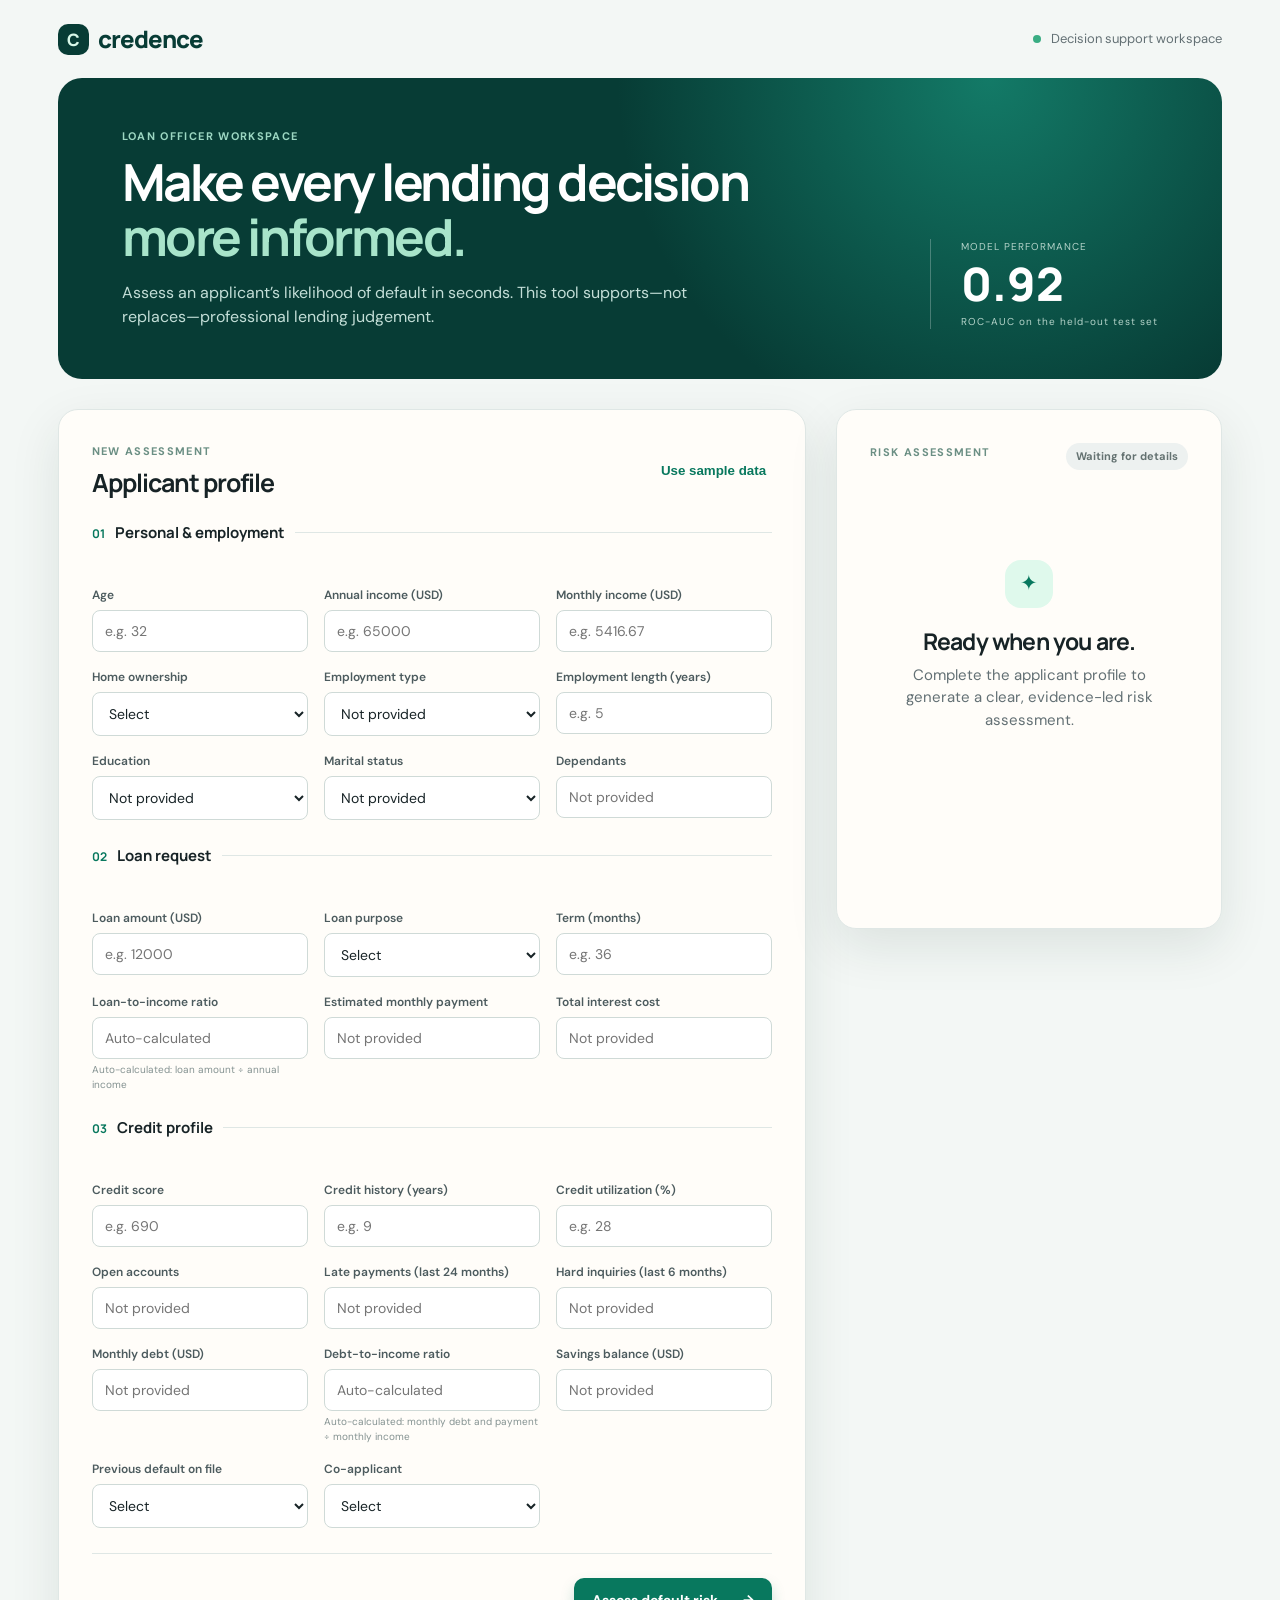
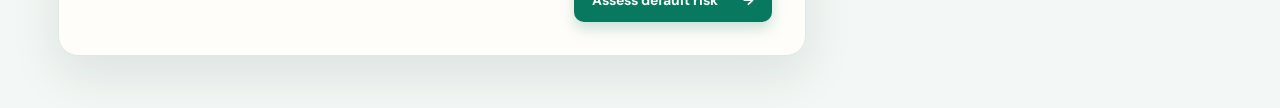
==== frontend/index.html @ 40254c7e "Initial credit risk prediction project" ====
<!doctype html>
<html lang="en">
<head>
  <meta charset="utf-8">
  <meta name="viewport" content="width=device-width, initial-scale=1">
  <meta name="description" content="Decision-support interface for credit-risk assessment.">
  <title>Credence | Loan Risk Assessment</title>
  <link rel="preconnect" href="https://fonts.googleapis.com">
  <link rel="preconnect" href="https://fonts.gstatic.com" crossorigin>
  <link href="https://fonts.googleapis.com/css2?family=DM+Sans:wght@400;500;600;700&family=Manrope:wght@600;700;800&display=swap" rel="stylesheet">
  <link rel="stylesheet" href="styles.css">
</head>
<body>
  <main class="page-shell">
    <header class="topbar">
      <a class="brand" href="#" aria-label="Credence home"><span class="brand-mark">C</span><span>credence</span></a>
      <div class="secure-status"><span class="status-dot"></span> Decision support workspace</div>
    </header>

    <section class="hero">
      <div>
        <p class="eyebrow">LOAN OFFICER WORKSPACE</p>
        <h1>Make every lending decision <em>more informed.</em></h1>
        <p class="hero-copy">Assess an applicant’s likelihood of default in seconds. This tool supports—not replaces—professional lending judgement.</p>
      </div>
      <div class="hero-stat"><span>MODEL PERFORMANCE</span><strong>0.92</strong><small>ROC-AUC on the held-out test set</small></div>
    </section>

    <section class="workspace" aria-label="Loan risk assessment">
      <form id="assessment-form" novalidate>
        <div class="form-heading"><div><p class="eyebrow">NEW ASSESSMENT</p><h2>Applicant profile</h2></div><button class="text-button" id="sample-button" type="button">Use sample data</button></div>

        <fieldset>
          <legend><span>01</span> Personal & employment</legend>
          <div class="fields three-col">
            <label>Age<input name="person_age" type="number" min="18" max="100" placeholder="e.g. 32" required></label>
            <label>Annual income (USD)<input name="person_income" type="number" min="1" step="0.01" placeholder="e.g. 65000" required></label>
            <label>Monthly income (USD)<input name="monthly_income" type="number" min="1" step="0.01" placeholder="e.g. 5416.67" required></label>
            <label>Home ownership<select name="person_home_ownership" required><option value="">Select</option><option>MORTGAGE</option><option>OWN</option><option>RENT</option><option>OTHER</option></select></label>
            <label>Employment type<select name="employment_type"><option value="">Not provided</option><option>Full-time</option><option>Part-time</option><option>Contract</option><option>Self-employed</option><option>Retired</option><option>Unemployed</option></select></label>
            <label>Employment length (years)<input name="person_emp_length" type="number" min="0" max="60" step="0.1" placeholder="e.g. 5"></label>
            <label>Education<select name="education_level"><option value="">Not provided</option><option>Bachelor</option><option>Diploma</option><option>High School</option><option>Master</option><option>Doctorate</option></select></label>
            <label>Marital status<select name="marital_status"><option value="">Not provided</option><option>Single</option><option>Married</option><option>Divorced</option><option>Widowed</option></select></label>
            <label>Dependants<input name="num_dependents" type="number" min="0" step="1" placeholder="Not provided"></label>
          </div>
        </fieldset>

        <fieldset>
          <legend><span>02</span> Loan request</legend>
          <div class="fields three-col">
            <label>Loan amount (USD)<input name="loan_amnt" type="number" min="1" step="0.01" placeholder="e.g. 12000" required></label>
            <label>Loan purpose<select name="loan_intent" required><option value="">Select</option><option>DEBTCONSOLIDATION</option><option>EDUCATION</option><option>HOMEIMPROVEMENT</option><option>MEDICAL</option><option>PERSONAL</option><option>VENTURE</option></select></label>
            <label>Term (months)<input name="loan_term_months" type="number" min="1" max="600" placeholder="e.g. 36" required></label>
            <label>Loan-to-income ratio<input name="loan_percent_income" type="number" min="0" max="1" step="0.0001" placeholder="Auto-calculated" required readonly><small>Auto-calculated: loan amount ÷ annual income</small></label>
            <label>Estimated monthly payment<input name="est_monthly_payment" type="number" min="0" step="0.01" placeholder="Not provided"></label>
            <label>Total interest cost<input name="total_interest_cost" type="number" min="0" step="0.01" placeholder="Not provided"></label>
          </div>
        </fieldset>

        <fieldset>
          <legend><span>03</span> Credit profile</legend>
          <div class="fields three-col">
            <label>Credit score<input name="credit_score" type="number" min="0" max="1000" placeholder="e.g. 690"></label>
            <label>Credit history (years)<input name="cb_person_cred_hist_length" type="number" min="0" step="0.1" placeholder="e.g. 9" required></label>
            <label>Credit utilization (%)<input name="credit_utilization_pct" type="number" min="0" max="100" step="0.1" placeholder="e.g. 28"></label>
            <label>Open accounts<input name="num_open_accounts" type="number" min="0" step="1" placeholder="Not provided"></label>
            <label>Late payments (last 24 months)<input name="num_late_payments_24m" type="number" min="0" step="1" placeholder="Not provided"></label>
            <label>Hard inquiries (last 6 months)<input name="num_hard_inquiries_6m" type="number" min="0" step="1" placeholder="Not provided"></label>
            <label>Monthly debt (USD)<input name="existing_monthly_debt" type="number" min="0" step="0.01" placeholder="Not provided"></label>
            <label>Debt-to-income ratio<input name="debt_to_income_ratio" type="number" min="0" max="1" step="0.0001" placeholder="Auto-calculated" readonly><small>Auto-calculated: monthly debt and payment ÷ monthly income</small></label>
            <label>Savings balance (USD)<input name="savings_balance" type="number" min="0" step="0.01" placeholder="Not provided"></label>
            <label>Previous default on file<select name="cb_person_default_on_file" required><option value="">Select</option><option value="N">No</option><option value="Y">Yes</option></select></label>
            <label>Co-applicant<select name="has_co_applicant" required><option value="">Select</option><option value="false">No</option><option value="true">Yes</option></select></label>
          </div>
        </fieldset>

        <div class="form-footer"><p id="form-error" class="form-error" role="alert"></p><button id="submit-button" class="primary-button" type="submit"><span>Assess default risk</span><span aria-hidden="true">→</span></button></div>
      </form>

      <aside class="results-panel" aria-live="polite">
        <div class="results-top"><p class="eyebrow">RISK ASSESSMENT</p><span id="result-status" class="pending-pill">Waiting for details</span></div>
        <div id="empty-result" class="empty-result"><div class="spark-icon">✦</div><h2>Ready when you are.</h2><p>Complete the applicant profile to generate a clear, evidence-led risk assessment.</p></div>
        <div id="assessment-result" class="assessment-result" hidden>
          <p class="result-label">ESTIMATED DEFAULT PROBABILITY</p>
          <div class="score-row"><strong id="probability">—</strong><span id="risk-badge">—</span></div>
          <div class="meter" aria-label="Default probability"><div id="meter-fill" class="meter-fill"></div></div>
          <div class="meter-labels"><span>Lower risk</span><span>Higher risk</span></div>
          <div class="decision-card"><span class="decision-icon">✓</span><div><p>RECOMMENDED NEXT STEP</p><strong id="recommendation"></strong></div></div>
          <div class="result-detail"><span>Model</span><b id="model-name"></b></div>
          <p id="disclaimer" class="disclaimer"></p>
          <button class="secondary-button" id="new-assessment" type="button">Start new assessment</button>
        </div>
      </aside>
    </section>
  </main>
  <script src="app.js?v=2"></script>
</body>
</html>
---- frontend/styles.css ----
:root{--ink:#172326;--muted:#637074;--line:#dfe7e5;--paper:#fffdf9;--mint:#dff9ec;--green:#08785e;--deep:#073c35;--coral:#d75f46;--amber:#c77b12;--shadow:0 18px 50px rgba(18,49,43,.10)}*{box-sizing:border-box}body{margin:0;background:#f3f7f5;color:var(--ink);font:15px/1.5 "DM Sans",sans-serif}.page-shell{max-width:1440px;margin:auto;padding:0 4.5vw 52px}.topbar{height:78px;display:flex;align-items:center;justify-content:space-between}.brand{display:flex;align-items:center;gap:9px;color:var(--deep);font:800 24px/1 Manrope;text-decoration:none;letter-spacing:-1px}.brand-mark{display:grid;place-items:center;width:31px;height:31px;border-radius:10px;background:var(--deep);color:#d8f8e9;font-size:17px}.secure-status{color:var(--muted);font-size:13px}.status-dot{display:inline-block;background:#39ad83;width:8px;height:8px;border-radius:50%;margin-right:7px}.hero{background:var(--deep);color:#fff;border-radius:24px;padding:50px 5.5%;display:flex;justify-content:space-between;gap:30px;align-items:end;background-image:radial-gradient(circle at 80% 0%,#137a67 0,transparent 38%)}.eyebrow{font-size:11px;font-weight:700;letter-spacing:1.35px;margin:0 0 9px;color:#6b8f84}.hero .eyebrow{color:#9cd7c2}.hero h1{font:700 clamp(32px,4vw,53px)/1.08 Manrope;margin:0;letter-spacing:-2.5px;max-width:690px}.hero h1 em{color:#a8e4ca;font-style:normal}.hero-copy{max-width:570px;color:#c3ded7;margin:17px 0 0;font-size:16px}.hero-stat{border-left:1px solid rgba(255,255,255,.25);padding-left:30px;min-width:175px}.hero-stat span,.hero-stat small{display:block;color:#b4d3c9;font-size:10px;letter-spacing:1px}.hero-stat strong{font:800 46px/1 Manrope;display:block;margin:7px 0}.workspace{display:grid;grid-template-columns:minmax(0,1.55fr) minmax(330px,.8fr);gap:30px;margin-top:30px}form,.results-panel{background:var(--paper);border:1px solid var(--line);border-radius:20px;box-shadow:var(--shadow)}form{padding:33px}.form-heading,.results-top,.form-footer{display:flex;justify-content:space-between;align-items:center}.form-heading h2{font:700 25px/1.15 Manrope;margin:0;letter-spacing:-1px}.text-button{border:0;background:none;color:var(--green);font-weight:700;cursor:pointer}fieldset{border:0;border-top:1px solid var(--line);padding:25px 0 0;margin:25px 0 0}legend{font:700 15px Manrope;padding:0 10px 0 0}.workspace legend span{color:var(--green);font-size:12px;margin-right:7px}.fields{display:grid;gap:16px;margin-top:18px}.three-col{grid-template-columns:repeat(3,1fr)}label{font-size:12px;color:#4c5b5e;font-weight:600}input,select{font:400 14px "DM Sans";width:100%;margin-top:6px;padding:11px 12px;border:1px solid #cfdad7;background:#fff;border-radius:8px;color:var(--ink);outline:none;transition:.15s}input:focus,select:focus{border-color:var(--green);box-shadow:0 0 0 3px #d7f5e8}label small{display:block;color:#849291;font-weight:400;margin-top:3px}.form-footer{border-top:1px solid var(--line);padding-top:24px;margin-top:25px}.form-error{color:#b9412e;margin:0;font-size:13px}.primary-button,.secondary-button{font:700 14px "DM Sans";border:0;border-radius:10px;cursor:pointer}.primary-button{padding:13px 18px;background:var(--green);color:#fff;display:flex;gap:25px;align-items:center;box-shadow:0 7px 14px #08785e35}.primary-button:disabled{opacity:.7;cursor:wait}.results-panel{padding:33px;align-self:start;position:sticky;top:20px;min-height:520px}.pending-pill{background:#edf1f0;color:#647271;padding:5px 10px;border-radius:99px;font-size:11px;font-weight:700}.empty-result{text-align:center;padding:90px 18px 30px}.spark-icon{background:var(--mint);color:var(--green);width:48px;height:48px;border-radius:16px;display:grid;place-items:center;margin:auto;font-size:21px}.empty-result h2{font:700 23px Manrope;margin:17px 0 7px;letter-spacing:-.8px}.empty-result p{color:var(--muted);margin:auto;max-width:290px}.result-label{font-size:11px;font-weight:700;letter-spacing:1px;color:var(--muted);margin:45px 0 5px}.score-row{display:flex;align-items:center;justify-content:space-between}.score-row strong{font:800 57px/1 Manrope;letter-spacing:-3px}.score-row span{padding:6px 10px;border-radius:99px;font-size:12px;font-weight:700}.risk-low{color:#067253;background:#dcf7e9}.risk-moderate{color:#9c5a00;background:#fff0cc}.risk-high{color:#ae392d;background:#ffe3df}.meter{height:9px;border-radius:20px;background:linear-gradient(90deg,#80d9b1 0%,#f1ce69 56%,#e37362 100%);margin-top:23px}.meter-fill{height:100%;background:var(--paper);border-radius:0 20px 20px 0;margin-left:0;width:100%;transition:width .7s ease}.meter-labels{display:flex;justify-content:space-between;font-size:11px;color:var(--muted);margin-top:5px}.decision-card{background:#edf8f2;border-radius:12px;padding:16px;display:flex;gap:12px;margin:35px 0 18px}.decision-icon{background:#bfead4;color:#08785e;border-radius:50%;height:22px;width:22px;display:grid;place-items:center;font-weight:bold;flex:none}.decision-card p{font-size:10px;letter-spacing:.8px;color:#5b786e;margin:0}.decision-card strong{font:600 13px/1.4 Manrope;display:block;margin-top:2px}.result-detail{padding:13px 0;border-top:1px solid var(--line);display:flex;justify-content:space-between;font-size:12px;color:var(--muted)}.result-detail b{color:var(--ink)}.disclaimer{color:#84908f;font-size:11px;margin:18px 0}.secondary-button{width:100%;padding:11px;background:transparent;border:1px solid #bac8c4;color:var(--deep)}@media(max-width:980px){.workspace{grid-template-columns:1fr}.results-panel{position:static}.hero-stat{display:none}}@media(max-width:650px){.page-shell{padding:0 16px 35px}.topbar{height:65px}.secure-status{display:none}.hero{padding:36px 25px;border-radius:18px}.three-col{grid-template-columns:1fr}.workspace{margin-top:18px;gap:18px}form,.results-panel{padding:23px;border-radius:16px}.form-footer{align-items:flex-start;gap:15px;flex-direction:column}.primary-button{width:100%;justify-content:space-between}}
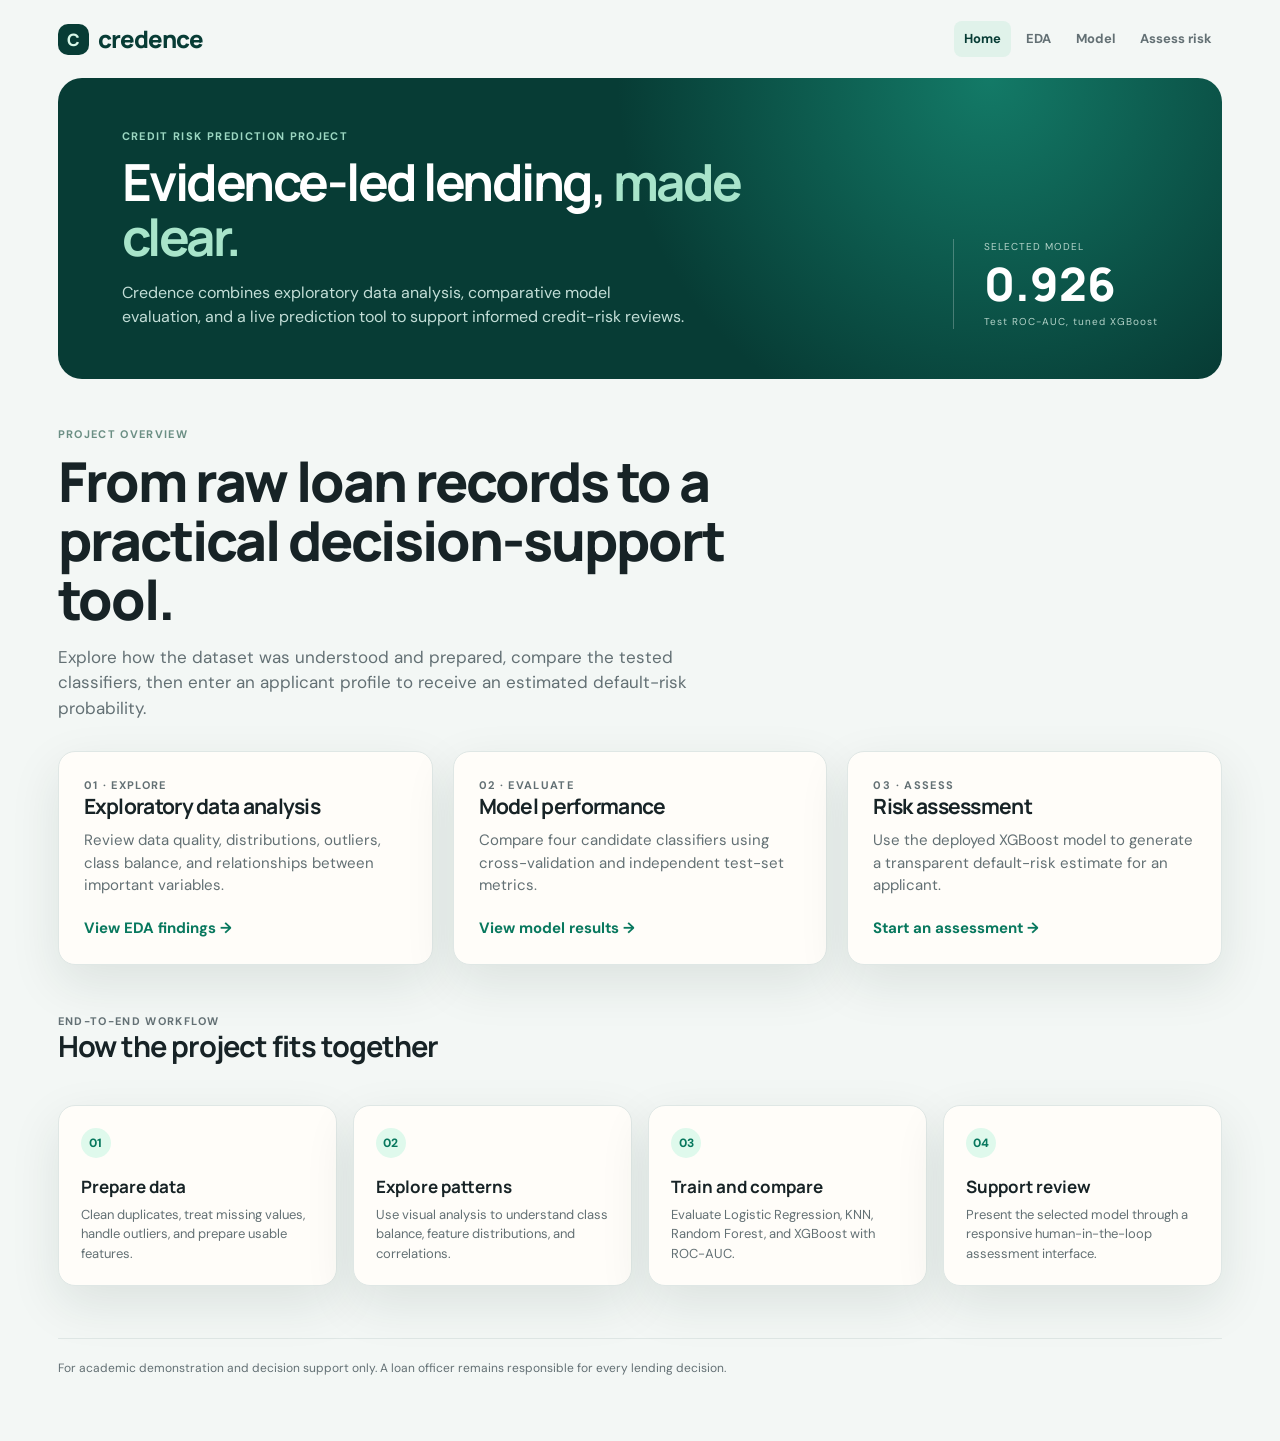
==== commit cf14f4f6: "Add frontend pages for EDA, model performance, and risk assessment; enhance navigation and styling" ====
--- a/frontend/index.html
+++ b/frontend/index.html
@@ -3,96 +3,40 @@
 <head>
   <meta charset="utf-8">
   <meta name="viewport" content="width=device-width, initial-scale=1">
-  <meta name="description" content="Decision-support interface for credit-risk assessment.">
-  <title>Credence | Loan Risk Assessment</title>
+  <meta name="description" content="Credence credit-risk prediction project.">
+  <title>Credence | Credit Risk Prediction</title>
   <link rel="preconnect" href="https://fonts.googleapis.com">
   <link rel="preconnect" href="https://fonts.gstatic.com" crossorigin>
   <link href="https://fonts.googleapis.com/css2?family=DM+Sans:wght@400;500;600;700&family=Manrope:wght@600;700;800&display=swap" rel="stylesheet">
   <link rel="stylesheet" href="styles.css">
+  <link rel="stylesheet" href="pages.css">
 </head>
 <body>
   <main class="page-shell">
     <header class="topbar">
-      <a class="brand" href="#" aria-label="Credence home"><span class="brand-mark">C</span><span>credence</span></a>
-      <div class="secure-status"><span class="status-dot"></span> Decision support workspace</div>
+      <a class="brand" href="index.html" aria-label="Credence home"><span class="brand-mark">C</span><span>credence</span></a>
+      <nav class="site-nav" aria-label="Primary navigation">
+        <a class="active" href="index.html">Home</a><a href="eda.html">EDA</a><a href="model-performance.html">Model</a><a href="assessment.html">Assess risk</a>
+      </nav>
     </header>
-
     <section class="hero">
-      <div>
-        <p class="eyebrow">LOAN OFFICER WORKSPACE</p>
-        <h1>Make every lending decision <em>more informed.</em></h1>
-        <p class="hero-copy">Assess an applicant’s likelihood of default in seconds. This tool supports—not replaces—professional lending judgement.</p>
-      </div>
-      <div class="hero-stat"><span>MODEL PERFORMANCE</span><strong>0.92</strong><small>ROC-AUC on the held-out test set</small></div>
+      <div><p class="eyebrow">CREDIT RISK PREDICTION PROJECT</p><h1>Evidence-led lending, <em>made clear.</em></h1><p class="hero-copy">Credence combines exploratory data analysis, comparative model evaluation, and a live prediction tool to support informed credit-risk reviews.</p></div>
+      <div class="hero-stat"><span>SELECTED MODEL</span><strong>0.926</strong><small>Test ROC-AUC, tuned XGBoost</small></div>
     </section>
-
-    <section class="workspace" aria-label="Loan risk assessment">
-      <form id="assessment-form" novalidate>
-        <div class="form-heading"><div><p class="eyebrow">NEW ASSESSMENT</p><h2>Applicant profile</h2></div><button class="text-button" id="sample-button" type="button">Use sample data</button></div>
-
-        <fieldset>
-          <legend><span>01</span> Personal & employment</legend>
-          <div class="fields three-col">
-            <label>Age<input name="person_age" type="number" min="18" max="100" placeholder="e.g. 32" required></label>
-            <label>Annual income (USD)<input name="person_income" type="number" min="1" step="0.01" placeholder="e.g. 65000" required></label>
-            <label>Monthly income (USD)<input name="monthly_income" type="number" min="1" step="0.01" placeholder="e.g. 5416.67" required></label>
-            <label>Home ownership<select name="person_home_ownership" required><option value="">Select</option><option>MORTGAGE</option><option>OWN</option><option>RENT</option><option>OTHER</option></select></label>
-            <label>Employment type<select name="employment_type"><option value="">Not provided</option><option>Full-time</option><option>Part-time</option><option>Contract</option><option>Self-employed</option><option>Retired</option><option>Unemployed</option></select></label>
-            <label>Employment length (years)<input name="person_emp_length" type="number" min="0" max="60" step="0.1" placeholder="e.g. 5"></label>
-            <label>Education<select name="education_level"><option value="">Not provided</option><option>Bachelor</option><option>Diploma</option><option>High School</option><option>Master</option><option>Doctorate</option></select></label>
-            <label>Marital status<select name="marital_status"><option value="">Not provided</option><option>Single</option><option>Married</option><option>Divorced</option><option>Widowed</option></select></label>
-            <label>Dependants<input name="num_dependents" type="number" min="0" step="1" placeholder="Not provided"></label>
-          </div>
-        </fieldset>
-
-        <fieldset>
-          <legend><span>02</span> Loan request</legend>
-          <div class="fields three-col">
-            <label>Loan amount (USD)<input name="loan_amnt" type="number" min="1" step="0.01" placeholder="e.g. 12000" required></label>
-            <label>Loan purpose<select name="loan_intent" required><option value="">Select</option><option>DEBTCONSOLIDATION</option><option>EDUCATION</option><option>HOMEIMPROVEMENT</option><option>MEDICAL</option><option>PERSONAL</option><option>VENTURE</option></select></label>
-            <label>Term (months)<input name="loan_term_months" type="number" min="1" max="600" placeholder="e.g. 36" required></label>
-            <label>Loan-to-income ratio<input name="loan_percent_income" type="number" min="0" max="1" step="0.0001" placeholder="Auto-calculated" required readonly><small>Auto-calculated: loan amount ÷ annual income</small></label>
-            <label>Estimated monthly payment<input name="est_monthly_payment" type="number" min="0" step="0.01" placeholder="Not provided"></label>
-            <label>Total interest cost<input name="total_interest_cost" type="number" min="0" step="0.01" placeholder="Not provided"></label>
-          </div>
-        </fieldset>
-
-        <fieldset>
-          <legend><span>03</span> Credit profile</legend>
-          <div class="fields three-col">
-            <label>Credit score<input name="credit_score" type="number" min="0" max="1000" placeholder="e.g. 690"></label>
-            <label>Credit history (years)<input name="cb_person_cred_hist_length" type="number" min="0" step="0.1" placeholder="e.g. 9" required></label>
-            <label>Credit utilization (%)<input name="credit_utilization_pct" type="number" min="0" max="100" step="0.1" placeholder="e.g. 28"></label>
-            <label>Open accounts<input name="num_open_accounts" type="number" min="0" step="1" placeholder="Not provided"></label>
-            <label>Late payments (last 24 months)<input name="num_late_payments_24m" type="number" min="0" step="1" placeholder="Not provided"></label>
-            <label>Hard inquiries (last 6 months)<input name="num_hard_inquiries_6m" type="number" min="0" step="1" placeholder="Not provided"></label>
-            <label>Monthly debt (USD)<input name="existing_monthly_debt" type="number" min="0" step="0.01" placeholder="Not provided"></label>
-            <label>Debt-to-income ratio<input name="debt_to_income_ratio" type="number" min="0" max="1" step="0.0001" placeholder="Auto-calculated" readonly><small>Auto-calculated: monthly debt and payment ÷ monthly income</small></label>
-            <label>Savings balance (USD)<input name="savings_balance" type="number" min="0" step="0.01" placeholder="Not provided"></label>
-            <label>Previous default on file<select name="cb_person_default_on_file" required><option value="">Select</option><option value="N">No</option><option value="Y">Yes</option></select></label>
-            <label>Co-applicant<select name="has_co_applicant" required><option value="">Select</option><option value="false">No</option><option value="true">Yes</option></select></label>
-          </div>
-        </fieldset>
-
-        <div class="form-footer"><p id="form-error" class="form-error" role="alert"></p><button id="submit-button" class="primary-button" type="submit"><span>Assess default risk</span><span aria-hidden="true">→</span></button></div>
-      </form>
-
-      <aside class="results-panel" aria-live="polite">
-        <div class="results-top"><p class="eyebrow">RISK ASSESSMENT</p><span id="result-status" class="pending-pill">Waiting for details</span></div>
-        <div id="empty-result" class="empty-result"><div class="spark-icon">✦</div><h2>Ready when you are.</h2><p>Complete the applicant profile to generate a clear, evidence-led risk assessment.</p></div>
-        <div id="assessment-result" class="assessment-result" hidden>
-          <p class="result-label">ESTIMATED DEFAULT PROBABILITY</p>
-          <div class="score-row"><strong id="probability">—</strong><span id="risk-badge">—</span></div>
-          <div class="meter" aria-label="Default probability"><div id="meter-fill" class="meter-fill"></div></div>
-          <div class="meter-labels"><span>Lower risk</span><span>Higher risk</span></div>
-          <div class="decision-card"><span class="decision-icon">✓</span><div><p>RECOMMENDED NEXT STEP</p><strong id="recommendation"></strong></div></div>
-          <div class="result-detail"><span>Model</span><b id="model-name"></b></div>
-          <p id="disclaimer" class="disclaimer"></p>
-          <button class="secondary-button" id="new-assessment" type="button">Start new assessment</button>
-        </div>
-      </aside>
+    <section class="page-intro"><p class="eyebrow">PROJECT OVERVIEW</p><h1>From raw loan records to a practical decision-support tool.</h1><p>Explore how the dataset was understood and prepared, compare the tested classifiers, then enter an applicant profile to receive an estimated default-risk probability.</p></section>
+    <section class="page-grid" aria-label="Project areas">
+      <article class="content-card"><p class="eyebrow">01 · EXPLORE</p><h2>Exploratory data analysis</h2><p>Review data quality, distributions, outliers, class balance, and relationships between important variables.</p><a class="card-link" href="eda.html">View EDA findings →</a></article>
+      <article class="content-card"><p class="eyebrow">02 · EVALUATE</p><h2>Model performance</h2><p>Compare four candidate classifiers using cross-validation and independent test-set metrics.</p><a class="card-link" href="model-performance.html">View model results →</a></article>
+      <article class="content-card"><p class="eyebrow">03 · ASSESS</p><h2>Risk assessment</h2><p>Use the deployed XGBoost model to generate a transparent default-risk estimate for an applicant.</p><a class="card-link" href="assessment.html">Start an assessment →</a></article>
     </section>
+    <section class="section-heading"><p class="eyebrow">END-TO-END WORKFLOW</p><h2>How the project fits together</h2></section>
+    <section class="workflow" aria-label="Project workflow">
+      <article class="process-step"><span class="step-number">01</span><h2>Prepare data</h2><p>Clean duplicates, treat missing values, handle outliers, and prepare usable features.</p></article>
+      <article class="process-step"><span class="step-number">02</span><h2>Explore patterns</h2><p>Use visual analysis to understand class balance, feature distributions, and correlations.</p></article>
+      <article class="process-step"><span class="step-number">03</span><h2>Train and compare</h2><p>Evaluate Logistic Regression, KNN, Random Forest, and XGBoost with ROC-AUC.</p></article>
+      <article class="process-step"><span class="step-number">04</span><h2>Support review</h2><p>Present the selected model through a responsive human-in-the-loop assessment interface.</p></article>
+    </section>
+    <p class="footer">For academic demonstration and decision support only. A loan officer remains responsible for every lending decision.</p>
   </main>
-  <script src="app.js?v=2"></script>
 </body>
 </html>
--- a/frontend/pages.css
+++ b/frontend/pages.css
@@ -0,0 +1 @@
+.site-nav{display:flex;align-items:center;gap:5px}.site-nav a{color:#637074;font-size:13px;font-weight:700;text-decoration:none;padding:8px 10px;border-radius:8px}.site-nav a:hover,.site-nav a.active{background:#e0f2ea;color:#073c35}.page-intro{max-width:760px;margin:47px 0 30px}.page-intro h1{font:800 clamp(32px,4.3vw,56px)/1.08 Manrope;letter-spacing:-2px;margin:0}.page-intro p:not(.eyebrow){color:#637074;font-size:17px;max-width:700px;margin:15px 0 0}.page-grid{display:grid;grid-template-columns:repeat(3,1fr);gap:20px}.content-card,.metric-card,.chart-card,.process-step{background:#fffdf9;border:1px solid #dfe7e5;border-radius:17px;box-shadow:0 18px 50px rgba(18,49,43,.10)}.content-card{padding:25px}.content-card h2,.chart-card h2{font:700 21px/1.2 Manrope;margin:0 0 10px;letter-spacing:-.7px}.content-card p{color:#637074;margin:0}.card-link{display:inline-flex;margin-top:20px;color:#08785e;font-weight:700;text-decoration:none}.workflow{display:grid;grid-template-columns:repeat(4,1fr);gap:16px;margin:42px 0}.process-step{padding:22px}.step-number{display:inline-grid;place-items:center;width:30px;height:30px;border-radius:50%;background:#dff9ec;color:#08785e;font-size:12px;font-weight:800}.process-step h2{font:700 17px Manrope;margin:17px 0 7px}.process-step p{color:#637074;font-size:13px;margin:0}.metrics{display:grid;grid-template-columns:repeat(4,1fr);gap:16px;margin:25px 0}.metric-card{padding:19px}.metric-card span{color:#637074;display:block;font-size:11px;font-weight:700;letter-spacing:.7px}.metric-card strong{font:800 31px/1.2 Manrope;display:block;margin-top:8px}.section-heading{margin:48px 0 20px}.section-heading h2{font:700 29px/1.15 Manrope;letter-spacing:-1px;margin:0}.section-heading p{color:#637074;margin:7px 0 0}.chart-grid{display:grid;grid-template-columns:repeat(2,minmax(0,1fr));gap:24px}.chart-card{padding:22px;overflow:hidden}.chart-card p{color:#637074;font-size:13px;margin:0 0 16px}.chart-card img{display:block;width:100%;height:auto;border:1px solid #dfe7e5;border-radius:10px;background:#fff}.wide-chart{grid-column:1/-1}.comparison{width:100%;border-collapse:collapse;font-size:13px;background:#fffdf9;border:1px solid #dfe7e5;border-radius:16px;overflow:hidden;box-shadow:0 18px 50px rgba(18,49,43,.10)}.comparison th,.comparison td{padding:14px;text-align:left;border-bottom:1px solid #dfe7e5}.comparison th{background:#edf8f2;color:#49645d;font-size:11px;letter-spacing:.7px}.comparison tr:last-child td{border:0}.comparison .selected td{background:#f1fcf6;font-weight:700}.two-col{display:grid;grid-template-columns:1fr 1fr;gap:24px}.note{border-left:4px solid #08785e;background:#eaf7f0;padding:18px 20px;border-radius:0 12px 12px 0;color:#365a4e}.footer{margin-top:52px;border-top:1px solid #dfe7e5;padding-top:20px;color:#637074;font-size:12px}@media(max-width:900px){.page-grid,.workflow,.metrics{grid-template-columns:repeat(2,1fr)}.site-nav{gap:0}.site-nav a{padding:7px}.chart-grid,.two-col{grid-template-columns:1fr}.wide-chart{grid-column:auto}}@media(max-width:650px){.site-nav a:not(.active){display:none}.page-intro{margin:28px 0 24px}.page-grid,.workflow,.metrics{grid-template-columns:1fr}.comparison{font-size:11px}.comparison th,.comparison td{padding:10px 7px}.chart-card{padding:16px}}
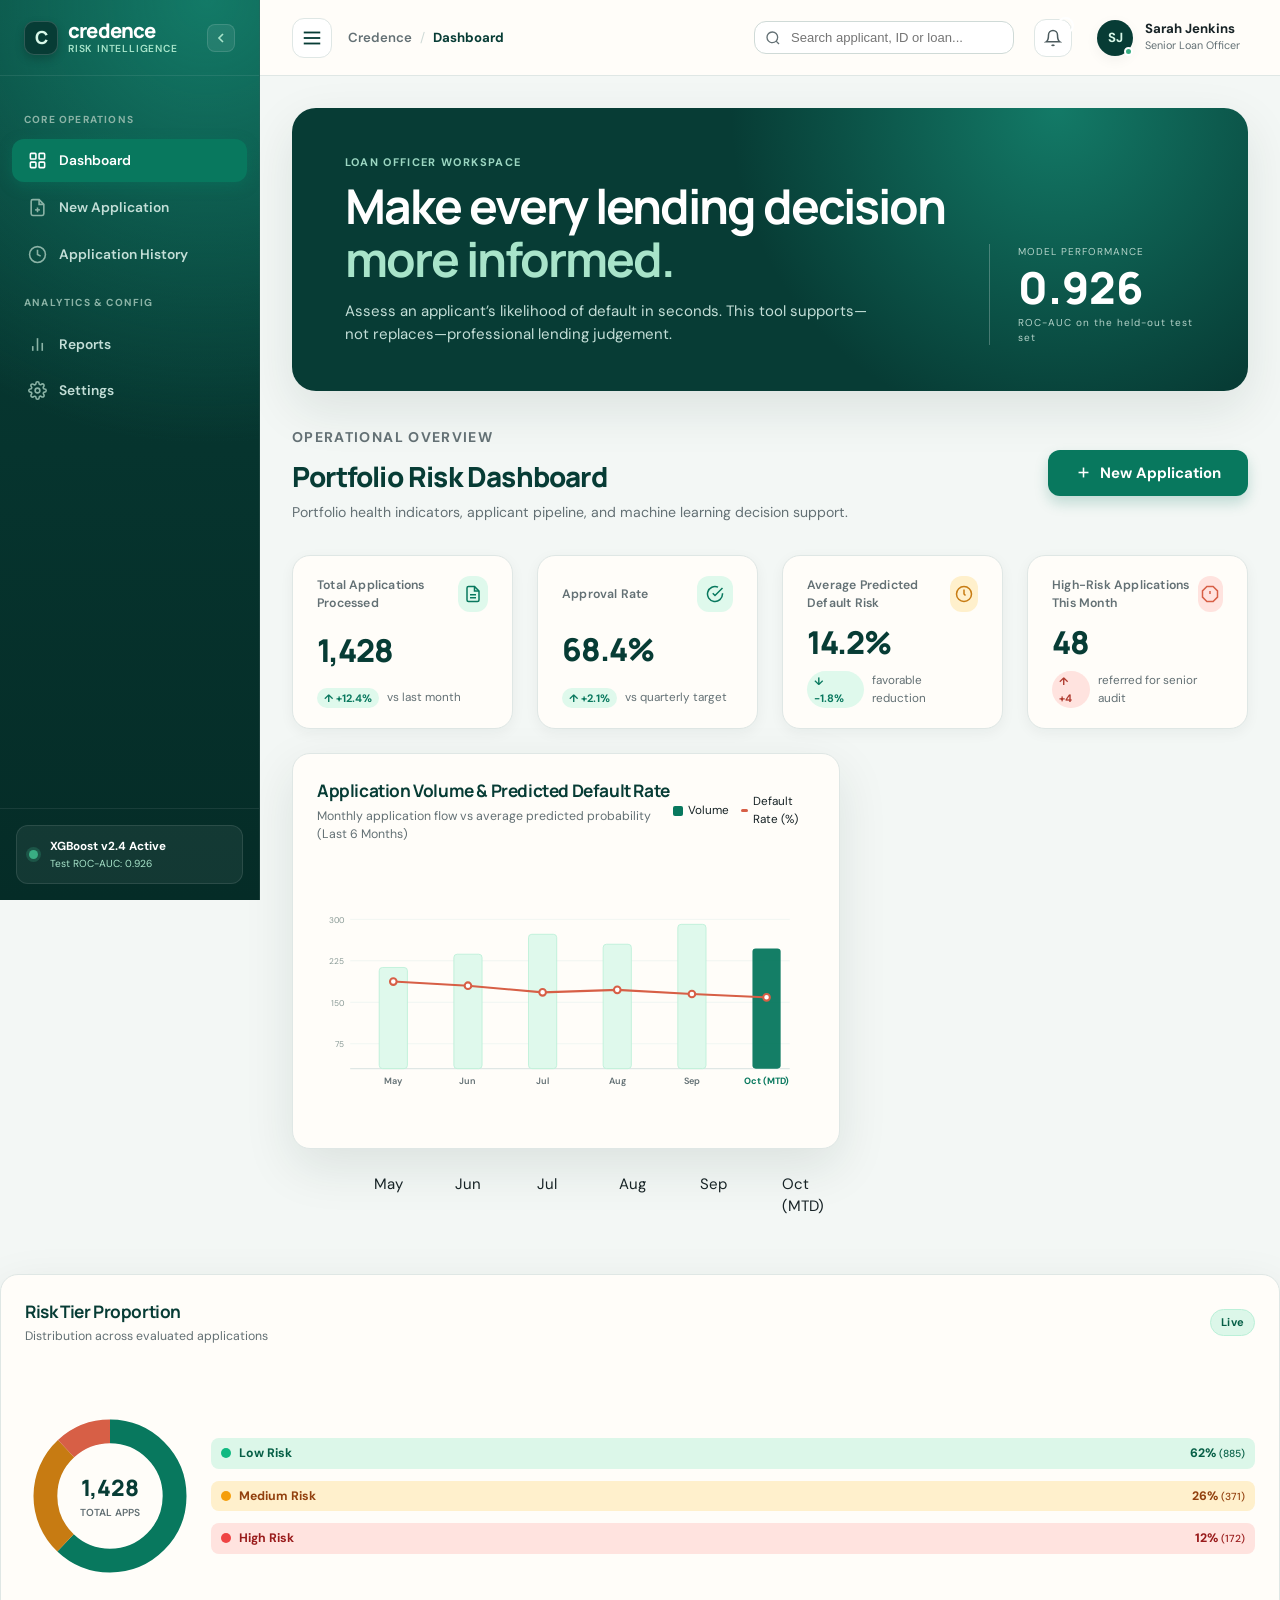
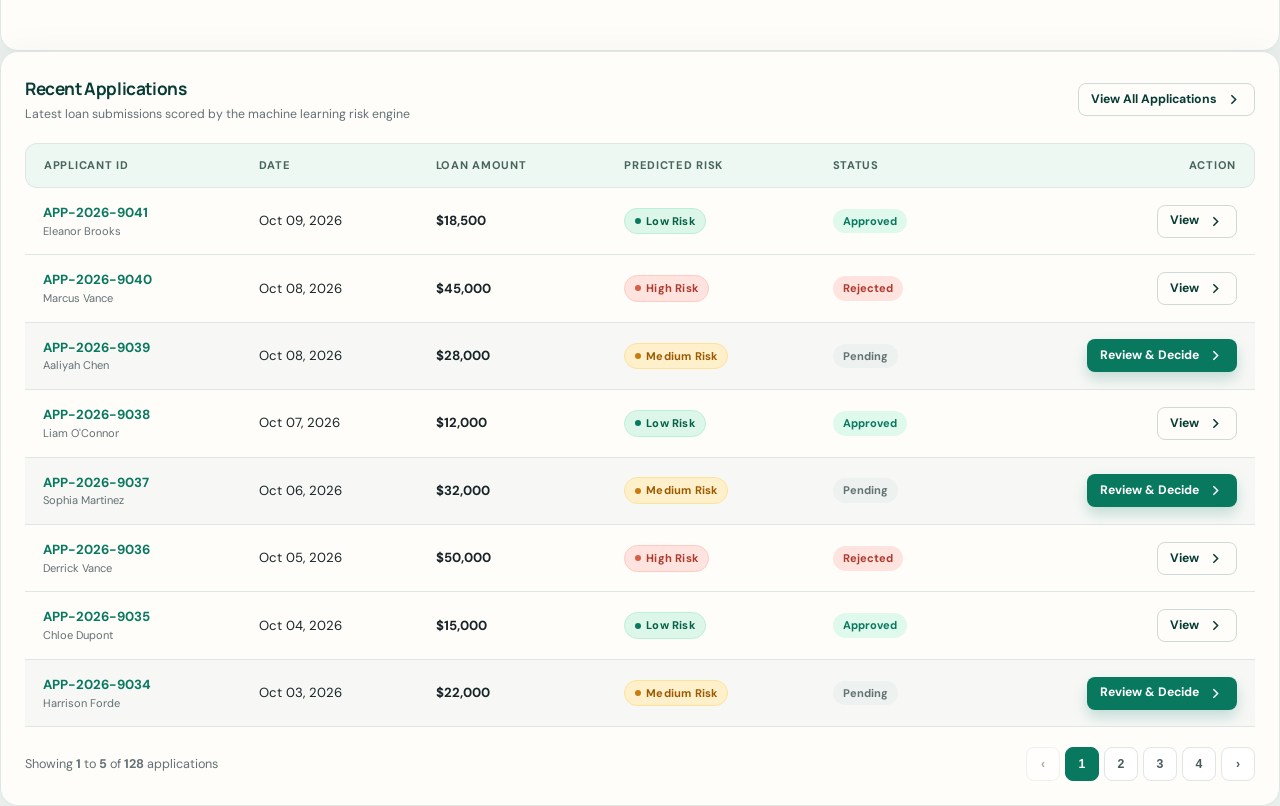
==== commit 81295f0e: "feat: add frontend HTML, CSS, and JS files for the credit risk assessment application UI" ====
--- a/frontend/index.html
+++ b/frontend/index.html
@@ -3,40 +3,473 @@
 <head>
   <meta charset="utf-8">
   <meta name="viewport" content="width=device-width, initial-scale=1">
-  <meta name="description" content="Credence credit-risk prediction project.">
-  <title>Credence | Credit Risk Prediction</title>
+  <meta name="description" content="Credence Bank Credit Risk Assessment Platform - Executive Loan Officer Dashboard">
+  <title>Credence | Loan Officer Dashboard</title>
   <link rel="preconnect" href="https://fonts.googleapis.com">
   <link rel="preconnect" href="https://fonts.gstatic.com" crossorigin>
-  <link href="https://fonts.googleapis.com/css2?family=DM+Sans:wght@400;500;600;700&family=Manrope:wght@600;700;800&display=swap" rel="stylesheet">
-  <link rel="stylesheet" href="styles.css">
-  <link rel="stylesheet" href="pages.css">
+  <link href="https://fonts.googleapis.com/css2?family=DM+Sans:ital,opsz,wght@0,9..40,400;0,9..40,500;0,9..40,600;0,9..40,700;1,9..40,400&family=Manrope:wght@600;700;800&display=swap" rel="stylesheet">
+  <link rel="stylesheet" href="theme.css">
 </head>
 <body>
-  <main class="page-shell">
-    <header class="topbar">
-      <a class="brand" href="index.html" aria-label="Credence home"><span class="brand-mark">C</span><span>credence</span></a>
-      <nav class="site-nav" aria-label="Primary navigation">
-        <a class="active" href="index.html">Home</a><a href="eda.html">EDA</a><a href="model-performance.html">Model</a><a href="assessment.html">Assess risk</a>
+  <div class="app-layout">
+    <!-- PERSISTENT LEFT SIDEBAR -->
+    <aside class="sidebar" id="appSidebar">
+      <div class="sidebar-header">
+        <a class="brand-link" href="index.html">
+          <div class="brand-icon-box">C</div>
+          <div class="brand-details">
+            <span class="brand-title">credence</span>
+            <span class="brand-tagline">Risk Intelligence</span>
+          </div>
+        </a>
+      </div>
+
+      <nav class="sidebar-nav-container" aria-label="Main Navigation">
+        <span class="nav-section-label">Core Operations</span>
+        <a class="nav-item active" href="index.html">
+          <svg viewBox="0 0 24 24" fill="none" stroke="currentColor"><rect x="3" y="3" width="7" height="7" rx="1"></rect><rect x="14" y="3" width="7" height="7" rx="1"></rect><rect x="14" y="14" width="7" height="7" rx="1"></rect><rect x="3" y="14" width="7" height="7" rx="1"></rect></svg>
+          <span>Dashboard</span>
+        </a>
+        <a class="nav-item" href="new-application.html">
+          <svg viewBox="0 0 24 24" fill="none" stroke="currentColor"><path d="M14 2H6a2 2 0 0 0-2 2v16a2 2 0 0 0 2 2h12a2 2 0 0 0 2-2V8z"></path><polyline points="14 2 14 8 20 8"></polyline><line x1="12" y1="18" x2="12" y2="12"></line><line x1="9" y1="15" x2="15" y2="15"></line></svg>
+          <span>New Application</span>
+        </a>
+        <a class="nav-item" href="history.html">
+          <svg viewBox="0 0 24 24" fill="none" stroke="currentColor"><circle cx="12" cy="12" r="10"></circle><polyline points="12 6 12 12 16 14"></polyline></svg>
+          <span>Application History</span>
+        </a>
+
+        <span class="nav-section-label">Analytics & Config</span>
+        <a class="nav-item" href="reports.html">
+          <svg viewBox="0 0 24 24" fill="none" stroke="currentColor"><line x1="18" y1="20" x2="18" y2="10"></line><line x1="12" y1="20" x2="12" y2="4"></line><line x1="6" y1="20" x2="6" y2="14"></line></svg>
+          <span>Reports</span>
+        </a>
+        <a class="nav-item" href="settings.html">
+          <svg viewBox="0 0 24 24" fill="none" stroke="currentColor"><circle cx="12" cy="12" r="3"></circle><path d="M19.4 15a1.65 1.65 0 0 0 .33 1.82l.06.06a2 2 0 0 1 0 2.83 2 2 0 0 1-2.83 0l-.06-.06a1.65 1.65 0 0 0-1.82-.33 1.65 1.65 0 0 0-1 1.51V21a2 2 0 0 1-2 2 2 2 0 0 1-2-2v-.09A1.65 1.65 0 0 0 9 19.4a1.65 1.65 0 0 0-1.82.33l-.06.06a2 2 0 0 1-2.83 0 2 2 0 0 1 0-2.83l.06-.06a1.65 1.65 0 0 0 .33-1.82 1.65 1.65 0 0 0-1.51-1H3a2 2 0 0 1-2-2 2 2 0 0 1 2-2h.09A1.65 1.65 0 0 0 4.6 9a1.65 1.65 0 0 0-.33-1.82l-.06-.06a2 2 0 0 1 0-2.83 2 2 0 0 1 2.83 0l.06.06a1.65 1.65 0 0 0 1.82.33H9a1.65 1.65 0 0 0 1-1.51V3a2 2 0 0 1 2-2 2 2 0 0 1 2 2v.09a1.65 1.65 0 0 0 1 1.51 1.65 1.65 0 0 0 1.82-.33l.06-.06a2 2 0 0 1 2.83 0 2 2 0 0 1 0 2.83l-.06.06a1.65 1.65 0 0 0-.33 1.82V9a1.65 1.65 0 0 0 1.51 1H21a2 2 0 0 1 2 2 2 2 0 0 1-2 2h-.09a1.65 1.65 0 0 0-1.51 1z"></path></svg>
+          <span>Settings</span>
+        </a>
       </nav>
-    </header>
-    <section class="hero">
-      <div><p class="eyebrow">CREDIT RISK PREDICTION PROJECT</p><h1>Evidence-led lending, <em>made clear.</em></h1><p class="hero-copy">Credence combines exploratory data analysis, comparative model evaluation, and a live prediction tool to support informed credit-risk reviews.</p></div>
-      <div class="hero-stat"><span>SELECTED MODEL</span><strong>0.926</strong><small>Test ROC-AUC, tuned XGBoost</small></div>
-    </section>
-    <section class="page-intro"><p class="eyebrow">PROJECT OVERVIEW</p><h1>From raw loan records to a practical decision-support tool.</h1><p>Explore how the dataset was understood and prepared, compare the tested classifiers, then enter an applicant profile to receive an estimated default-risk probability.</p></section>
-    <section class="page-grid" aria-label="Project areas">
-      <article class="content-card"><p class="eyebrow">01 · EXPLORE</p><h2>Exploratory data analysis</h2><p>Review data quality, distributions, outliers, class balance, and relationships between important variables.</p><a class="card-link" href="eda.html">View EDA findings →</a></article>
-      <article class="content-card"><p class="eyebrow">02 · EVALUATE</p><h2>Model performance</h2><p>Compare four candidate classifiers using cross-validation and independent test-set metrics.</p><a class="card-link" href="model-performance.html">View model results →</a></article>
-      <article class="content-card"><p class="eyebrow">03 · ASSESS</p><h2>Risk assessment</h2><p>Use the deployed XGBoost model to generate a transparent default-risk estimate for an applicant.</p><a class="card-link" href="assessment.html">Start an assessment →</a></article>
-    </section>
-    <section class="section-heading"><p class="eyebrow">END-TO-END WORKFLOW</p><h2>How the project fits together</h2></section>
-    <section class="workflow" aria-label="Project workflow">
-      <article class="process-step"><span class="step-number">01</span><h2>Prepare data</h2><p>Clean duplicates, treat missing values, handle outliers, and prepare usable features.</p></article>
-      <article class="process-step"><span class="step-number">02</span><h2>Explore patterns</h2><p>Use visual analysis to understand class balance, feature distributions, and correlations.</p></article>
-      <article class="process-step"><span class="step-number">03</span><h2>Train and compare</h2><p>Evaluate Logistic Regression, KNN, Random Forest, and XGBoost with ROC-AUC.</p></article>
-      <article class="process-step"><span class="step-number">04</span><h2>Support review</h2><p>Present the selected model through a responsive human-in-the-loop assessment interface.</p></article>
-    </section>
-    <p class="footer">For academic demonstration and decision support only. A loan officer remains responsible for every lending decision.</p>
-  </main>
+
+      <div class="sidebar-footer">
+        <div class="model-badge-card">
+          <div class="model-indicator-dot"></div>
+          <div class="model-badge-info">
+            <span class="model-badge-name">XGBoost v2.4 Active</span>
+            <span class="model-badge-status">Test ROC-AUC: 0.926</span>
+          </div>
+        </div>
+      </div>
+    </aside>
+
+    <!-- MAIN CONTENT AREA -->
+    <div class="main-wrapper">
+      <!-- PERSISTENT TOP BAR -->
+      <header class="topbar">
+        <div class="topbar-left">
+          <button class="sidebar-toggle-btn mobile-menu-btn" id="sidebarToggleBtn" onclick="toggleAppSidebar(event)" aria-label="Toggle navigation menu" title="Toggle Sidebar">
+            <svg width="22" height="22" viewBox="0 0 24 24" fill="none" stroke="currentColor" stroke-width="2"><line x1="3" y1="12" x2="21" y2="12"></line><line x1="3" y1="6" x2="21" y2="6"></line><line x1="3" y1="18" x2="21" y2="18"></line></svg>
+          </button>
+          <div class="breadcrumb-container">
+            <a class="breadcrumb-root" href="index.html">Credence</a>
+            <span class="breadcrumb-separator">/</span>
+            <span class="breadcrumb-current">Dashboard</span>
+          </div>
+        </div>
+
+        <div class="topbar-right">
+          <div class="search-wrapper">
+            <svg class="search-icon" viewBox="0 0 24 24" fill="none" stroke="currentColor" stroke-width="2"><circle cx="11" cy="11" r="8"></circle><line x1="21" y1="21" x2="16.65" y2="16.65"></line></svg>
+            <input class="search-input" id="globalSearch" type="search" placeholder="Search applicant, ID or loan..." aria-label="Global search">
+          </div>
+
+          <button class="icon-action-btn" id="notifBtn" aria-label="Notifications">
+            <svg width="18" height="18" viewBox="0 0 24 24" fill="none" stroke="currentColor" stroke-width="2"><path d="M18 8A6 6 0 0 0 6 8c0 7-3 9-3 9h18s-3-2-3-9"></path><path d="M13.73 21a2 2 0 0 1-3.46 0"></path></svg>
+            <span class="icon-badge">3</span>
+          </button>
+
+          <!-- Notifications Dropdown -->
+          <div class="dropdown-menu" id="notifDropdown">
+            <div class="dropdown-header">
+              <h4>System Alerts</h4>
+              <span class="badge badge-low">3 New</span>
+            </div>
+            <a class="dropdown-item" href="history.html">
+              <div>
+                <p class="dropdown-item-title">High-risk applicant flagged</p>
+                <p class="dropdown-item-sub">APP-2026-9040 Marcus Vance flagged at 73.8% risk.</p>
+              </div>
+            </a>
+            <a class="dropdown-item" href="settings.html">
+              <div>
+                <p class="dropdown-item-title">Model Retraining Completed</p>
+                <p class="dropdown-item-sub">XGBoost v2.4 test ROC-AUC updated to 0.926.</p>
+              </div>
+            </a>
+            <a class="dropdown-item" href="history.html">
+              <div>
+                <p class="dropdown-item-title">Underwriting Threshold Reached</p>
+                <p class="dropdown-item-sub">Monthly portfolio approval rate stabilized at 68.4%.</p>
+              </div>
+            </a>
+          </div>
+
+          <!-- Officer Profile -->
+          <div class="officer-profile" id="profileBtn">
+            <div class="officer-avatar">SJ</div>
+            <div class="officer-info">
+              <span class="officer-name">Sarah Jenkins</span>
+              <span class="officer-role">Senior Loan Officer</span>
+            </div>
+          </div>
+        </div>
+      </header>
+
+      <!-- MAIN CONTENT -->
+      <main class="main-content">
+        <!-- CREDENCE HERO BANNER -->
+        <section class="hero">
+          <div>
+            <p class="eyebrow">LOAN OFFICER WORKSPACE</p>
+            <h1>Make every lending decision <em>more informed.</em></h1>
+            <p class="hero-copy">Assess an applicant’s likelihood of default in seconds. This tool supports—not replaces—professional lending judgement.</p>
+          </div>
+          <div class="hero-stat">
+            <span>MODEL PERFORMANCE</span>
+            <strong>0.926</strong>
+            <small>ROC-AUC on the held-out test set</small>
+          </div>
+        </section>
+
+        <!-- Page Title & New Application Button -->
+        <div class="page-header-row">
+          <div class="page-title-block">
+            <p class="eyebrow">OPERATIONAL OVERVIEW</p>
+            <h1>Portfolio Risk Dashboard</h1>
+            <p>Portfolio health indicators, applicant pipeline, and machine learning decision support.</p>
+          </div>
+          <a class="btn btn-primary btn-lg" href="new-application.html">
+            <svg viewBox="0 0 24 24" fill="none" stroke="currentColor"><line x1="12" y1="5" x2="12" y2="19"></line><line x1="5" y1="12" x2="19" y2="12"></line></svg>
+            <span>New Application</span>
+          </a>
+        </div>
+
+        <!-- ROW OF 4 SUMMARY KPI CARDS -->
+        <section class="grid-12" style="margin-bottom: var(--space-6);" aria-label="Key Performance Indicators">
+          <!-- KPI 1: Total Applications Processed -->
+          <article class="col-3 kpi-card">
+            <div class="kpi-top">
+              <span class="kpi-label">Total Applications Processed</span>
+              <div class="kpi-icon-box">
+                <svg width="18" height="18" viewBox="0 0 24 24" fill="none" stroke="currentColor" stroke-width="2"><path d="M14 2H6a2 2 0 0 0-2 2v16a2 2 0 0 0 2 2h12a2 2 0 0 0 2-2V8z"></path><polyline points="14 2 14 8 20 8"></polyline><line x1="16" y1="13" x2="8" y2="13"></line><line x1="16" y1="17" x2="8" y2="17"></line></svg>
+              </div>
+            </div>
+            <div class="kpi-value" id="kpiTotalProcessed">1,428</div>
+            <div class="kpi-bottom">
+              <span class="trend-badge positive">↑ +12.4%</span>
+              <span>vs last month</span>
+            </div>
+          </article>
+
+          <!-- KPI 2: Approval Rate -->
+          <article class="col-3 kpi-card">
+            <div class="kpi-top">
+              <span class="kpi-label">Approval Rate</span>
+              <div class="kpi-icon-box green">
+                <svg width="18" height="18" viewBox="0 0 24 24" fill="none" stroke="currentColor" stroke-width="2"><path d="M22 11.08V12a10 10 0 1 1-5.93-9.14"></path><polyline points="22 4 12 14.01 9 11.01"></polyline></svg>
+              </div>
+            </div>
+            <div class="kpi-value" id="kpiApprovalRate">68.4%</div>
+            <div class="kpi-bottom">
+              <span class="trend-badge positive">↑ +2.1%</span>
+              <span>vs quarterly target</span>
+            </div>
+          </article>
+
+          <!-- KPI 3: Average Predicted Default Risk -->
+          <article class="col-3 kpi-card">
+            <div class="kpi-top">
+              <span class="kpi-label">Average Predicted Default Risk</span>
+              <div class="kpi-icon-box amber">
+                <svg width="18" height="18" viewBox="0 0 24 24" fill="none" stroke="currentColor" stroke-width="2"><circle cx="12" cy="12" r="10"></circle><polyline points="12 6 12 12 14 14"></polyline></svg>
+              </div>
+            </div>
+            <div class="kpi-value" id="kpiAvgRisk">14.2%</div>
+            <div class="kpi-bottom">
+              <span class="trend-badge positive">↓ -1.8%</span>
+              <span>favorable reduction</span>
+            </div>
+          </article>
+
+          <!-- KPI 4: High-Risk Applications This Month -->
+          <article class="col-3 kpi-card">
+            <div class="kpi-top">
+              <span class="kpi-label">High-Risk Applications This Month</span>
+              <div class="kpi-icon-box red">
+                <svg width="18" height="18" viewBox="0 0 24 24" fill="none" stroke="currentColor" stroke-width="2"><polygon points="7.86 2 16.14 2 22 7.86 22 16.14 16.14 22 7.86 22 2 16.14 2 7.86 7.86 2"></polygon><line x1="12" y1="8" x2="12" y2="12"></line><line x1="12" y1="16" x2="12.01" y2="16"></line></svg>
+              </div>
+            </div>
+            <div class="kpi-value" id="kpiHighRiskCount">48</div>
+            <div class="kpi-bottom">
+              <span class="trend-badge negative">↑ +4</span>
+              <span>referred for senior audit</span>
+            </div>
+          </article>
+        </section>
+
+        <!-- SIDE-BY-SIDE PANELS (LINE CHART & DONUT CHART) -->
+        <section class="grid-12" style="margin-bottom: var(--space-6);" aria-label="Visual Analytics">
+          <!-- PANEL 1: Line Chart (Application Volume & Predicted Default Rate over last 6 months) -->
+          <div class="col-7 card">
+            <div class="card-header">
+              <div>
+                <h2 class="card-title">Application Volume & Predicted Default Rate</h2>
+                <p class="card-subtitle">Monthly application flow vs average predicted probability (Last 6 Months)</p>
+              </div>
+              <div style="display: flex; gap: var(--space-3); align-items: center; font-size: 0.78rem;">
+                <span style="display: inline-flex; align-items: center; gap: 5px;">
+                  <span style="width: 10px; height: 10px; border-radius: 2px; background: #08785e;"></span>
+                  Volume
+                </span>
+                <span style="display: inline-flex; align-items: center; gap: 5px;">
+                  <span style="width: 10px; height: 3px; border-radius: 2px; background: #d75f46;"></span>
+                  Default Rate (%)
+                </span>
+              </div>
+            </div>
+
+            <!-- Crisp Interactive SVG Dual Chart in Credence Palette -->
+            <div style="width: 100%; height: 260px; position: relative;">
+              <svg viewBox="0 0 600 240" style="width: 100%; height: 100%; overflow: visible;" aria-label="Application Volume and Default Rate Chart">
+                <!-- Background Grid Lines -->
+                <line x1="40" y1="30" x2="570" y2="30" stroke="#edf4f1" stroke-width="1"></line>
+                <line x1="40" y1="80" x2="570" y2="80" stroke="#edf4f1" stroke-width="1"></line>
+                <line x1="40" y1="130" x2="570" y2="130" stroke="#edf4f1" stroke-width="1"></line>
+                <line x1="40" y1="180" x2="570" y2="180" stroke="#edf4f1" stroke-width="1"></line>
+                <line x1="40" y1="210" x2="570" y2="210" stroke="#dfe7e5" stroke-width="1.5"></line>
+
+                <!-- Left Axis Ticks (Volume) -->
+                <text x="32" y="34" fill="#889995" font-size="10" text-anchor="end">300</text>
+                <text x="32" y="84" fill="#889995" font-size="10" text-anchor="end">225</text>
+                <text x="32" y="134" fill="#889995" font-size="10" text-anchor="end">150</text>
+                <text x="32" y="184" fill="#889995" font-size="10" text-anchor="end">75</text>
+
+                <!-- Month Bars (Volume) -->
+                <rect x="75" y="88" width="34" height="122" rx="4" fill="#dff9ec" stroke="#bbf0d8" stroke-width="1"></rect>
+                <rect x="165" y="72" width="34" height="138" rx="4" fill="#dff9ec" stroke="#bbf0d8" stroke-width="1"></rect>
+                <rect x="255" y="48" width="34" height="162" rx="4" fill="#dff9ec" stroke="#bbf0d8" stroke-width="1"></rect>
+                <rect x="345" y="60" width="34" height="150" rx="4" fill="#dff9ec" stroke="#bbf0d8" stroke-width="1"></rect>
+                <rect x="435" y="36" width="34" height="174" rx="4" fill="#dff9ec" stroke="#bbf0d8" stroke-width="1"></rect>
+                <rect x="525" y="65" width="34" height="145" rx="4" fill="#08785e" opacity="0.95"></rect>
+
+                <!-- Default Rate Trend Line in Coral -->
+                <path d="M 92 105 L 182 110 L 272 118 L 362 115 L 452 120 L 542 124" fill="none" stroke="#d75f46" stroke-width="2.5" stroke-linecap="round"></path>
+                
+                <!-- Data Points -->
+                <circle cx="92" cy="105" r="4" fill="#ffffff" stroke="#d75f46" stroke-width="2.5"></circle>
+                <circle cx="182" cy="110" r="4" fill="#ffffff" stroke="#d75f46" stroke-width="2.5"></circle>
+                <circle cx="272" cy="118" r="4" fill="#ffffff" stroke="#d75f46" stroke-width="2.5"></circle>
+                <circle cx="362" cy="115" r="4" fill="#ffffff" stroke="#d75f46" stroke-width="2.5"></circle>
+                <circle cx="452" cy="120" r="4" fill="#ffffff" stroke="#d75f46" stroke-width="2.5"></circle>
+                <circle cx="542" cy="124" r="4" fill="#ffffff" stroke="#d75f46" stroke-width="2.5"></circle>
+
+                <!-- Month Labels -->
+                <text x="92" y="228" fill="#637074" font-size="11" font-weight="600" text-anchor="middle">May</text>
+                <text x="182" y="228" fill="#637074" font-size="11" font-weight="600" text-anchor="middle">Jun</text>
+                <text x="272" y="228" fill="#637074" font-size="11" font-weight="600" text-anchor="middle">Jul</text>
+                <text x="362" y="228" fill="#637074" font-size="11" font-weight="600" text-anchor="middle">Aug</text>
+                <text x="452" y="228" fill="#637074" font-size="11" font-weight="600" text-anchor="middle">Sep</text>
+                <text x="542" y="228" fill="#08785e" font-size="11" font-weight="700" text-anchor="middle">Oct (MTD)</text>
+              </svg>
+            </div>
+          </div>
+                
+                <!-- Data Points -->
+                <circle cx="92" cy="105" r="4" fill="#ffffff" stroke="#ef4444" stroke-width="2.5"></circle>
+                <circle cx="182" cy="110" r="4" fill="#ffffff" stroke="#ef4444" stroke-width="2.5"></circle>
+                <circle cx="272" cy="118" r="4" fill="#ffffff" stroke="#ef4444" stroke-width="2.5"></circle>
+                <circle cx="362" cy="115" r="4" fill="#ffffff" stroke="#ef4444" stroke-width="2.5"></circle>
+                <circle cx="452" cy="120" r="4" fill="#ffffff" stroke="#ef4444" stroke-width="2.5"></circle>
+                <circle cx="542" cy="124" r="4" fill="#ffffff" stroke="#ef4444" stroke-width="2.5"></circle>
+
+                <!-- Month Labels -->
+                <text x="92" y="228" fill="#64748b" font-size="11" font-weight="600" text-anchor="middle">May</text>
+                <text x="182" y="228" fill="#64748b" font-size="11" font-weight="600" text-anchor="middle">Jun</text>
+                <text x="272" y="228" fill="#64748b" font-size="11" font-weight="600" text-anchor="middle">Jul</text>
+                <text x="362" y="228" fill="#64748b" font-size="11" font-weight="600" text-anchor="middle">Aug</text>
+                <text x="452" y="228" fill="#64748b" font-size="11" font-weight="600" text-anchor="middle">Sep</text>
+                <text x="542" y="228" fill="#0284c7" font-size="11" font-weight="700" text-anchor="middle">Oct (MTD)</text>
+              </svg>
+            </div>
+          </div>
+
+          <!-- PANEL 2: Donut Chart (Proportion of Low / Medium / High risk applications) -->
+          <div class="col-5 card">
+            <div class="card-header">
+              <div>
+                <h2 class="card-title">Risk Tier Proportion</h2>
+                <p class="card-subtitle">Distribution across evaluated applications</p>
+              </div>
+              <span class="badge badge-low">Live</span>
+            </div>
+
+            <div style="display: flex; align-items: center; justify-content: space-around; height: 260px; gap: var(--space-4);">
+              <!-- Donut Graphic -->
+              <div style="position: relative; width: 170px; height: 170px; flex-shrink: 0;">
+                <svg viewBox="0 0 100 100" style="width: 100%; height: 100%; transform: rotate(-90deg);">
+                  <!-- Background Track -->
+                  <circle cx="50" cy="50" r="38" fill="none" stroke="#edf4f1" stroke-width="14"></circle>
+                  <!-- Low Risk Arc (62% => #08785e) -->
+                  <circle cx="50" cy="50" r="38" fill="none" stroke="#08785e" stroke-width="14" stroke-dasharray="148 239" stroke-dashoffset="0"></circle>
+                  <!-- Medium Risk Arc (26% => #c77b12) -->
+                  <circle cx="50" cy="50" r="38" fill="none" stroke="#c77b12" stroke-width="14" stroke-dasharray="62 239" stroke-dashoffset="-148"></circle>
+                  <!-- High Risk Arc (12% => #d75f46) -->
+                  <circle cx="50" cy="50" r="38" fill="none" stroke="#d75f46" stroke-width="14" stroke-dasharray="29 239" stroke-dashoffset="-210"></circle>
+                </svg>
+                <!-- Donut Center Text -->
+                <div style="position: absolute; top: 0; left: 0; width: 100%; height: 100%; display: flex; flex-direction: column; align-items: center; justify-content: center; text-align: center;">
+                  <span style="font-family: 'Manrope', sans-serif; font-size: 1.5rem; font-weight: 800; color: var(--deep);" id="donutTotal">1,428</span>
+                  <span style="font-size: 0.68rem; color: var(--text-muted); font-weight: 600; text-transform: uppercase;">Total Apps</span>
+                </div>
+              </div>
+
+              <!-- Donut Legend & Breakdown -->
+              <div style="display: flex; flex-direction: column; gap: var(--space-3); flex: 1;">
+                <div style="display: flex; align-items: center; justify-content: space-between; padding: 6px 10px; border-radius: var(--radius-sm); background: var(--risk-low-bg);">
+                  <div style="display: flex; align-items: center; gap: 8px;">
+                    <span style="width: 10px; height: 10px; border-radius: 50%; background: #10b981;"></span>
+                    <span style="font-size: 0.82rem; font-weight: 700; color: #065f46;">Low Risk</span>
+                  </div>
+                  <span style="font-size: 0.82rem; font-weight: 800; color: #065f46;">62% <small style="font-weight: 500;">(885)</small></span>
+                </div>
+
+                <div style="display: flex; align-items: center; justify-content: space-between; padding: 6px 10px; border-radius: var(--radius-sm); background: var(--risk-med-bg);">
+                  <div style="display: flex; align-items: center; gap: 8px;">
+                    <span style="width: 10px; height: 10px; border-radius: 50%; background: #f59e0b;"></span>
+                    <span style="font-size: 0.82rem; font-weight: 700; color: #92400e;">Medium Risk</span>
+                  </div>
+                  <span style="font-size: 0.82rem; font-weight: 800; color: #92400e;">26% <small style="font-weight: 500;">(371)</small></span>
+                </div>
+
+                <div style="display: flex; align-items: center; justify-content: space-between; padding: 6px 10px; border-radius: var(--radius-sm); background: var(--risk-high-bg);">
+                  <div style="display: flex; align-items: center; gap: 8px;">
+                    <span style="width: 10px; height: 10px; border-radius: 50%; background: #ef4444;"></span>
+                    <span style="font-size: 0.82rem; font-weight: 700; color: #991b1b;">High Risk</span>
+                  </div>
+                  <span style="font-size: 0.82rem; font-weight: 800; color: #991b1b;">12% <small style="font-weight: 500;">(172)</small></span>
+                </div>
+              </div>
+            </div>
+          </div>
+        </section>
+
+        <!-- RECENT APPLICATIONS TABLE -->
+        <section class="card" aria-label="Recent Applications">
+          <div class="card-header">
+            <div>
+              <h2 class="card-title">Recent Applications</h2>
+              <p class="card-subtitle">Latest loan submissions scored by the machine learning risk engine</p>
+            </div>
+            <a class="btn btn-secondary btn-sm" href="history.html">
+              <span>View All Applications</span>
+              <svg viewBox="0 0 24 24" fill="none" stroke="currentColor"><polyline points="9 18 15 12 9 6"></polyline></svg>
+            </a>
+          </div>
+
+          <div class="table-responsive">
+            <table class="data-table">
+              <thead>
+                <tr>
+                  <th>Applicant ID</th>
+                  <th>Date</th>
+                  <th>Loan Amount</th>
+                  <th>Predicted Risk</th>
+                  <th>Status</th>
+                  <th style="text-align: right;">Action</th>
+                </tr>
+              </thead>
+              <tbody id="recentTableBody">
+                <!-- Dynamically rendered via JS -->
+              </tbody>
+            </table>
+          </div>
+
+          <!-- Pagination Controls -->
+          <div class="pagination-container">
+            <span>Showing <strong id="pageStart">1</strong> to <strong id="pageEnd">5</strong> of <strong id="pageTotal">128</strong> applications</span>
+            <div class="pagination-controls">
+              <button class="page-btn" id="prevPageBtn" disabled>‹</button>
+              <button class="page-btn active">1</button>
+              <button class="page-btn">2</button>
+              <button class="page-btn">3</button>
+              <button class="page-btn">4</button>
+              <button class="page-btn" id="nextPageBtn">›</button>
+            </div>
+          </div>
+        </section>
+      </main>
+    </div>
+  </div>
+
+  <script src="data-store.js"></script>
+  <script>
+    document.addEventListener("DOMContentLoaded", () => {
+      const user = getAuthUser();
+      if (user && user.role === "applicant") {
+        const hero = document.querySelector(".hero");
+        if (hero) {
+          const banner = document.createElement("div");
+          banner.className = "application-decision-banner status-pending";
+          banner.style.marginBottom = "var(--space-6)";
+          banner.innerHTML = `
+            <div class="decision-banner-icon">👤</div>
+            <div class="decision-banner-body" style="display: flex; justify-content: space-between; align-items: center; width: 100%; flex-wrap: wrap; gap: 12px;">
+              <div>
+                <h4>Signed in as Loan Applicant (${user.name})</h4>
+                <p>You are viewing the loan officer console. Switch to your Applicant Portal to track your loan submissions.</p>
+              </div>
+              <a href="applicant-dashboard.html" class="btn btn-primary btn-sm" style="white-space: nowrap;">Go to Applicant Portal →</a>
+            </div>
+          `;
+          hero.parentNode.insertBefore(banner, hero);
+        }
+      }
+
+      const apps = getApplications();
+      const recentApps = apps.slice(0, 8);
+      const tbody = document.getElementById("recentTableBody");
+
+      if (tbody) {
+        tbody.innerHTML = recentApps.map(item => {
+          const isPending = (item.status || "").toLowerCase().includes("pen");
+          return `
+          <tr style="${isPending ? 'background-color: rgba(3, 105, 161, 0.03);' : ''}">
+            <td>
+              <a href="prediction-result.html?id=${item.id}" class="applicant-id-link" onclick="loadApplicantToResult('${item.id}')">${item.id}</a>
+              <div style="font-size: 0.74rem; color: var(--text-muted);">${item.applicant_name || 'Loan Applicant'}</div>
+            </td>
+            <td>${item.date}</td>
+            <td style="font-weight: 700;">${formatCurrency(item.loan_amnt)}</td>
+            <td>${getRiskBadgeHtml(item.risk_level)}</td>
+            <td>${getStatusPillHtml(item.status)}</td>
+            <td style="text-align: right;">
+              <a href="prediction-result.html?id=${item.id}" class="btn ${isPending ? 'btn-primary' : 'btn-secondary'} btn-sm" onclick="loadApplicantToResult('${item.id}')">
+                <span>${isPending ? 'Review & Decide' : 'View'}</span>
+                <svg viewBox="0 0 24 24" fill="none" stroke="currentColor"><polyline points="9 18 15 12 9 6"></polyline></svg>
+              </a>
+            </td>
+          </tr>
+        `;
+        }).join("");
+      }
+    });
+
+    function loadApplicantToResult(id) {
+      const apps = getApplications();
+      const found = apps.find(a => a.id === id);
+      if (found) {
+        saveCurrentAssessment(found);
+      }
+    }
+  </script>
 </body>
 </html>
--- a/frontend/theme.css
+++ b/frontend/theme.css
@@ -0,0 +1,2117 @@
+/* ==========================================================================
+   CREDENCE FINTECH DESIGN SYSTEM - EMERALD & DEEP FOREST THEME
+   Matches Credence Brand Identity: #073c35, #08785e, #dff9ec, #fffdf9
+   ========================================================================== */
+
+:root {
+  /* Surfaces & Backgrounds */
+  --bg-app: #f3f7f5;
+  --bg-sidebar: #073c35;
+  --bg-sidebar-dark: #052c27;
+  --bg-sidebar-hover: rgba(223, 249, 236, 0.10);
+  --bg-sidebar-active: #08785e;
+  --bg-card: #fffdf9;
+  --bg-card-alt: #f1f7f5;
+  --bg-input: #ffffff;
+  --bg-hover: #eaf3ef;
+
+  /* Typography Colors */
+  --text-main: #172326;
+  --text-secondary: #4c5b5e;
+  --text-muted: #637074;
+  --text-inverted: #ffffff;
+  --text-sidebar: #c3ded7;
+  --text-sidebar-muted: #8bb3a6;
+
+  /* Brand Colors */
+  --deep: #073c35;
+  --green: #08785e;
+  --green-hover: #065f46;
+  --mint: #dff9ec;
+  --mint-light: #d8f8e9;
+  --mint-accent: #a8e4ca;
+  --paper: #fffdf9;
+  --line: #dfe7e5;
+  --line-strong: #cfdad7;
+
+  /* Risk & Status */
+  --risk-low: #08785e;
+  --risk-low-bg: #dcf7e9;
+  --risk-low-border: #bbf0d8;
+  --risk-low-text: #065f46;
+
+  --risk-med: #c77b12;
+  --risk-med-bg: #fff0cc;
+  --risk-med-border: #ffe199;
+  --risk-med-text: #9c5a00;
+
+  --risk-high: #d75f46;
+  --risk-high-bg: #ffe3df;
+  --risk-high-border: #fecac2;
+  --risk-high-text: #ae392d;
+
+  /* Shadows */
+  --shadow-sm: 0 4px 14px rgba(18, 49, 43, 0.05);
+  --shadow-md: 0 10px 30px rgba(18, 49, 43, 0.08);
+  --shadow-lg: 0 18px 50px rgba(18, 49, 43, 0.10);
+  --shadow-dropdown: 0 20px 45px rgba(18, 49, 43, 0.16);
+
+  /* Radius System */
+  --radius-sm: 8px;
+  --radius-md: 12px;
+  --radius-lg: 18px;
+  --radius-xl: 24px;
+  --radius-full: 9999px;
+
+  /* Spacing */
+  --space-1: 4px;
+  --space-2: 8px;
+  --space-3: 12px;
+  --space-4: 16px;
+  --space-5: 20px;
+  --space-6: 24px;
+  --space-8: 32px;
+  --space-10: 40px;
+
+  /* Layout */
+  --sidebar-width: 260px;
+  --topbar-height: 76px;
+  --transition-fast: 0.15s ease;
+  --transition-normal: 0.28s cubic-bezier(0.4, 0, 0.2, 1);
+}
+
+/* Reset & Base */
+*, *::before, *::after {
+  box-sizing: border-box;
+  margin: 0;
+  padding: 0;
+}
+
+html {
+  font-size: 15px;
+  scroll-behavior: smooth;
+}
+
+body {
+  font-family: 'DM Sans', sans-serif;
+  background-color: var(--bg-app);
+  color: var(--text-main);
+  line-height: 1.5;
+  -webkit-font-smoothing: antialiased;
+  min-height: 100vh;
+}
+
+/* Typography Helpers */
+h1, h2, h3, h4, .brand-name {
+  font-family: 'Manrope', 'DM Sans', sans-serif;
+  letter-spacing: -0.6px;
+}
+
+.eyebrow {
+  font-size: 11px;
+  font-weight: 700;
+  letter-spacing: 1.35px;
+  text-transform: uppercase;
+  margin: 0 0 8px;
+  color: #6b8f84;
+}
+
+/* App Shell Layout */
+.app-layout {
+  display: flex;
+  min-height: 100vh;
+  width: 100%;
+}
+
+/* ==========================================================================
+   SIDEBAR & TOGGLE COLLAPSE SYSTEM
+   ========================================================================== */
+.sidebar {
+  width: var(--sidebar-width);
+  background: var(--bg-sidebar);
+  background-image: radial-gradient(circle at 80% 0%, #137a67 0%, transparent 48%),
+                    linear-gradient(180deg, var(--bg-sidebar) 0%, var(--bg-sidebar-dark) 100%);
+  color: var(--text-sidebar);
+  display: flex;
+  flex-direction: column;
+  position: fixed;
+  top: 0;
+  bottom: 0;
+  left: 0;
+  z-index: 100;
+  transition: transform var(--transition-normal);
+  border-right: 1px solid rgba(255, 255, 255, 0.08);
+}
+
+/* Desktop Collapsed Sidebar State */
+body.sidebar-collapsed .sidebar,
+body.sidebar-collapsed #appSidebar {
+  transform: translateX(-100%) !important;
+  pointer-events: none;
+}
+
+body.sidebar-collapsed .main-wrapper {
+  margin-left: 0 !important;
+}
+
+.sidebar-header {
+  height: var(--topbar-height);
+  display: flex;
+  align-items: center;
+  justify-content: space-between;
+  padding: 0 var(--space-6);
+  border-bottom: 1px solid rgba(255, 255, 255, 0.08);
+}
+
+.brand-link {
+  display: flex;
+  align-items: center;
+  gap: 10px;
+  text-decoration: none;
+  color: #ffffff;
+}
+
+.brand-icon-box {
+  display: grid;
+  place-items: center;
+  width: 34px;
+  height: 34px;
+  border-radius: 10px;
+  background: var(--deep);
+  color: #d8f8e9;
+  font-size: 18px;
+  font-weight: 800;
+  font-family: 'Manrope', sans-serif;
+  border: 1px solid rgba(255, 255, 255, 0.16);
+  box-shadow: 0 4px 10px rgba(0, 0, 0, 0.2);
+}
+
+.brand-details {
+  display: flex;
+  flex-direction: column;
+}
+
+.brand-title {
+  font-family: 'Manrope', sans-serif;
+  font-size: 1.35rem;
+  font-weight: 800;
+  letter-spacing: -0.8px;
+  color: #ffffff;
+  line-height: 1.1;
+}
+
+.brand-tagline {
+  font-size: 0.68rem;
+  font-weight: 600;
+  color: var(--mint-accent);
+  letter-spacing: 0.8px;
+  text-transform: uppercase;
+}
+
+.sidebar-collapse-btn {
+  background: rgba(255, 255, 255, 0.08);
+  border: 1px solid rgba(255, 255, 255, 0.12);
+  border-radius: var(--radius-sm);
+  width: 28px;
+  height: 28px;
+  display: flex;
+  align-items: center;
+  justify-content: center;
+  color: var(--mint-accent);
+  cursor: pointer;
+  transition: all var(--transition-fast);
+}
+
+.sidebar-collapse-btn:hover {
+  background: rgba(255, 255, 255, 0.18);
+  color: #ffffff;
+}
+
+.sidebar-nav-container {
+  flex: 1;
+  padding: var(--space-5) var(--space-3);
+  overflow-y: auto;
+  display: flex;
+  flex-direction: column;
+  gap: var(--space-1);
+}
+
+.nav-section-label {
+  font-size: 0.68rem;
+  font-weight: 700;
+  text-transform: uppercase;
+  letter-spacing: 1.2px;
+  color: var(--text-sidebar-muted);
+  padding: var(--space-2) var(--space-3);
+  margin-top: var(--space-2);
+}
+
+.nav-item {
+  display: flex;
+  align-items: center;
+  gap: var(--space-3);
+  padding: 11px var(--space-4);
+  border-radius: var(--radius-md);
+  color: var(--text-sidebar);
+  text-decoration: none;
+  font-weight: 600;
+  font-size: 0.92rem;
+  transition: all var(--transition-fast);
+}
+
+.nav-item svg {
+  width: 19px;
+  height: 19px;
+  stroke-width: 2;
+  color: var(--text-sidebar-muted);
+  transition: color var(--transition-fast);
+  flex-shrink: 0;
+}
+
+.nav-item:hover {
+  background-color: var(--bg-sidebar-hover);
+  color: #ffffff;
+}
+
+.nav-item:hover svg {
+  color: var(--mint-accent);
+}
+
+.nav-item.active {
+  background-color: var(--bg-sidebar-active);
+  color: #ffffff;
+  box-shadow: 0 4px 14px rgba(8, 120, 94, 0.4);
+}
+
+.nav-item.active svg {
+  color: #ffffff;
+}
+
+.sidebar-footer {
+  padding: var(--space-4) var(--space-4);
+  border-top: 1px solid rgba(255, 255, 255, 0.08);
+}
+
+.model-badge-card {
+  background: rgba(255, 255, 255, 0.06);
+  border: 1px solid rgba(255, 255, 255, 0.10);
+  border-radius: var(--radius-md);
+  padding: var(--space-3);
+  display: flex;
+  align-items: center;
+  gap: var(--space-3);
+}
+
+.model-indicator-dot {
+  width: 9px;
+  height: 9px;
+  border-radius: 50%;
+  background-color: #39ad83;
+  box-shadow: 0 0 0 3px rgba(57, 173, 131, 0.25);
+  flex-shrink: 0;
+}
+
+.model-badge-info {
+  display: flex;
+  flex-direction: column;
+}
+
+.model-badge-name {
+  font-size: 0.78rem;
+  font-weight: 700;
+  color: #ffffff;
+}
+
+.model-badge-status {
+  font-size: 0.68rem;
+  color: var(--mint-accent);
+}
+
+/* Mobile Sidebar Backdrop */
+.sidebar-backdrop {
+  position: fixed;
+  top: 0;
+  left: 0;
+  right: 0;
+  bottom: 0;
+  background: rgba(7, 60, 53, 0.45);
+  backdrop-filter: blur(3px);
+  z-index: 95;
+  display: none;
+  opacity: 0;
+  transition: opacity var(--transition-normal);
+}
+
+.sidebar-backdrop.active {
+  display: block;
+  opacity: 1;
+}
+
+/* ==========================================================================
+   MAIN WRAPPER & TOP BAR
+   ========================================================================== */
+.main-wrapper {
+  margin-left: var(--sidebar-width);
+  flex: 1;
+  display: flex;
+  flex-direction: column;
+  min-width: 0;
+  transition: margin-left var(--transition-normal);
+}
+
+.topbar {
+  height: var(--topbar-height);
+  background-color: var(--paper);
+  border-bottom: 1px solid var(--line);
+  display: flex;
+  align-items: center;
+  justify-content: space-between;
+  padding: 0 var(--space-8);
+  position: sticky;
+  top: 0;
+  z-index: 90;
+}
+
+.topbar-left {
+  display: flex;
+  align-items: center;
+  gap: var(--space-4);
+}
+
+/* Unified Toggle Button - Always visible on desktop & mobile */
+.sidebar-toggle-btn, .mobile-menu-btn {
+  display: inline-flex !important;
+  align-items: center;
+  justify-content: center;
+  background: #ffffff;
+  border: 1px solid var(--line);
+  color: var(--deep);
+  cursor: pointer;
+  width: 40px;
+  height: 40px;
+  border-radius: var(--radius-md);
+  transition: all var(--transition-fast);
+  flex-shrink: 0;
+}
+
+.sidebar-toggle-btn:hover, .mobile-menu-btn:hover {
+  background-color: var(--bg-hover);
+  color: var(--green);
+  border-color: var(--line-strong);
+  box-shadow: var(--shadow-sm);
+}
+
+.sidebar-toggle-btn svg, .mobile-menu-btn svg {
+  pointer-events: none;
+}
+
+.breadcrumb-container {
+  display: flex;
+  align-items: center;
+  gap: var(--space-2);
+  font-size: 0.88rem;
+  color: var(--text-muted);
+}
+
+.breadcrumb-root {
+  font-weight: 600;
+  color: var(--text-muted);
+  text-decoration: none;
+}
+
+.breadcrumb-root:hover {
+  color: var(--green);
+}
+
+.breadcrumb-separator {
+  color: var(--line-strong);
+}
+
+.breadcrumb-current {
+  font-weight: 700;
+  color: var(--deep);
+}
+
+.topbar-right {
+  display: flex;
+  align-items: center;
+  gap: var(--space-5);
+}
+
+/* Search Box */
+.search-wrapper {
+  position: relative;
+  width: 260px;
+}
+
+.search-input {
+  width: 100%;
+  padding: 8px 14px 8px 36px;
+  background-color: #ffffff;
+  border: 1px solid var(--line-strong);
+  border-radius: var(--radius-md);
+  font-size: 0.87rem;
+  color: var(--text-main);
+  outline: none;
+  transition: all var(--transition-fast);
+}
+
+.search-input:focus {
+  border-color: var(--green);
+  box-shadow: 0 0 0 3px var(--mint);
+}
+
+.search-icon {
+  position: absolute;
+  left: 11px;
+  top: 50%;
+  transform: translateY(-50%);
+  width: 16px;
+  height: 16px;
+  color: var(--text-muted);
+  pointer-events: none;
+}
+
+/* Icon Action Button */
+.icon-action-btn {
+  position: relative;
+  background: #ffffff;
+  border: 1px solid var(--line);
+  width: 38px;
+  height: 38px;
+  border-radius: var(--radius-md);
+  display: flex;
+  align-items: center;
+  justify-content: center;
+  color: var(--text-secondary);
+  cursor: pointer;
+  transition: all var(--transition-fast);
+}
+
+.icon-action-btn:hover {
+  background-color: var(--bg-hover);
+  color: var(--deep);
+  border-color: var(--line-strong);
+}
+
+.icon-badge {
+  position: absolute;
+  top: -3px;
+  right: -3px;
+  background-color: var(--coral);
+  color: #ffffff;
+  font-size: 0.65rem;
+  font-weight: 800;
+  min-width: 17px;
+  height: 17px;
+  border-radius: var(--radius-full);
+  display: flex;
+  align-items: center;
+  justify-content: center;
+  border: 2px solid #ffffff;
+}
+
+/* Officer Profile */
+.officer-profile {
+  display: flex;
+  align-items: center;
+  gap: var(--space-3);
+  padding: 5px 8px 5px 5px;
+  border-radius: var(--radius-md);
+  cursor: pointer;
+  transition: background-color var(--transition-fast);
+}
+
+.officer-profile:hover {
+  background-color: var(--bg-hover);
+}
+
+.officer-avatar {
+  width: 36px;
+  height: 36px;
+  border-radius: var(--radius-full);
+  background: var(--deep);
+  color: var(--mint-light);
+  font-weight: 700;
+  font-size: 0.88rem;
+  display: flex;
+  align-items: center;
+  justify-content: center;
+  box-shadow: var(--shadow-sm);
+  position: relative;
+}
+
+.officer-avatar::after {
+  content: "";
+  position: absolute;
+  bottom: 0;
+  right: 0;
+  width: 9px;
+  height: 9px;
+  border-radius: 50%;
+  background-color: #39ad83;
+  border: 2px solid #ffffff;
+}
+
+.officer-info {
+  display: flex;
+  flex-direction: column;
+  text-align: left;
+}
+
+.officer-name {
+  font-size: 0.88rem;
+  font-weight: 700;
+  color: var(--text-main);
+  line-height: 1.2;
+}
+
+.officer-role {
+  font-size: 0.72rem;
+  color: var(--text-muted);
+}
+
+/* Dropdown Menu */
+.dropdown-menu {
+  position: absolute;
+  top: calc(var(--topbar-height) - 6px);
+  right: var(--space-8);
+  width: 320px;
+  background-color: var(--paper);
+  border: 1px solid var(--line);
+  border-radius: var(--radius-lg);
+  box-shadow: var(--shadow-dropdown);
+  display: none;
+  z-index: 120;
+  overflow: hidden;
+}
+
+.dropdown-menu.active {
+  display: block;
+}
+
+.dropdown-header {
+  padding: var(--space-4);
+  border-bottom: 1px solid var(--line);
+  display: flex;
+  align-items: center;
+  justify-content: space-between;
+  background: var(--bg-card-alt);
+}
+
+.dropdown-header h4 {
+  font-size: 0.92rem;
+  font-weight: 700;
+  color: var(--deep);
+}
+
+.dropdown-item {
+  padding: var(--space-3) var(--space-4);
+  border-bottom: 1px solid var(--line);
+  display: flex;
+  align-items: flex-start;
+  gap: var(--space-3);
+  text-decoration: none;
+  color: var(--text-main);
+  transition: background-color var(--transition-fast);
+}
+
+.dropdown-item:last-child {
+  border-bottom: none;
+}
+
+.dropdown-item:hover {
+  background-color: var(--bg-hover);
+}
+
+.dropdown-item-title {
+  font-size: 0.85rem;
+  font-weight: 600;
+  color: var(--deep);
+}
+
+.dropdown-item-sub {
+  font-size: 0.74rem;
+  color: var(--text-muted);
+}
+
+/* ==========================================================================
+   MAIN CONTENT & CARDS
+   ========================================================================== */
+.main-content {
+  padding: var(--space-8);
+  flex: 1;
+}
+
+.page-header-row {
+  display: flex;
+  align-items: center;
+  justify-content: space-between;
+  margin-bottom: var(--space-8);
+  gap: var(--space-4);
+}
+
+.page-title-block h1 {
+  font-family: 'Manrope', sans-serif;
+  font-size: 1.85rem;
+  font-weight: 800;
+  letter-spacing: -0.8px;
+  color: var(--deep);
+}
+
+.page-title-block p {
+  color: var(--text-muted);
+  font-size: 0.94rem;
+  margin-top: 4px;
+}
+
+/* 12-Column Responsive Grid */
+.grid-12 {
+  display: grid;
+  grid-template-columns: repeat(12, 1fr);
+  gap: var(--space-6);
+}
+
+.col-12 { grid-column: span 12; }
+.col-8  { grid-column: span 8; }
+.col-7  { grid-column: span 7; }
+.col-6  { grid-column: span 6; }
+.col-5  { grid-column: span 5; }
+.col-4  { grid-column: span 4; }
+.col-3  { grid-column: span 3; }
+
+/* Credence Card Style */
+.card {
+  background-color: var(--paper);
+  border: 1px solid var(--line);
+  border-radius: var(--radius-lg);
+  box-shadow: var(--shadow-lg);
+  padding: var(--space-6);
+  position: relative;
+}
+
+.card-header {
+  display: flex;
+  align-items: center;
+  justify-content: space-between;
+  margin-bottom: var(--space-5);
+}
+
+.card-title {
+  font-family: 'Manrope', sans-serif;
+  font-size: 1.15rem;
+  font-weight: 700;
+  color: var(--deep);
+  letter-spacing: -0.4px;
+}
+
+.card-subtitle {
+  font-size: 0.82rem;
+  color: var(--text-muted);
+  margin-top: 3px;
+}
+
+/* Credence Hero Banner */
+.hero {
+  background: var(--deep);
+  color: #ffffff;
+  border-radius: 24px;
+  padding: 46px 5.5%;
+  display: flex;
+  justify-content: space-between;
+  gap: 30px;
+  align-items: flex-end;
+  background-image: radial-gradient(circle at 80% 0%, #137a67 0, transparent 40%);
+  margin-bottom: var(--space-8);
+  box-shadow: var(--shadow-lg);
+}
+
+.hero .eyebrow {
+  color: #9cd7c2;
+}
+
+.hero h1 {
+  font: 700 clamp(28px, 3.8vw, 48px) / 1.12 'Manrope', sans-serif;
+  margin: 0;
+  letter-spacing: -2px;
+  max-width: 680px;
+}
+
+.hero h1 em {
+  color: var(--mint-accent);
+  font-style: normal;
+}
+
+.hero-copy {
+  max-width: 540px;
+  color: #c3ded7;
+  margin: 14px 0 0;
+  font-size: 15px;
+}
+
+.hero-stat {
+  border-left: 1px solid rgba(255, 255, 255, 0.25);
+  padding-left: 28px;
+  min-width: 175px;
+}
+
+.hero-stat span, .hero-stat small {
+  display: block;
+  color: #b4d3c9;
+  font-size: 10px;
+  letter-spacing: 1px;
+}
+
+.hero-stat strong {
+  font: 800 44px / 1 'Manrope', sans-serif;
+  display: block;
+  margin: 6px 0;
+  color: #ffffff;
+}
+
+/* KPI Summary Cards */
+.kpi-card {
+  background-color: var(--paper);
+  border: 1px solid var(--line);
+  border-radius: var(--radius-lg);
+  padding: var(--space-5) var(--space-6);
+  box-shadow: var(--shadow-sm);
+  display: flex;
+  flex-direction: column;
+  justify-content: space-between;
+  gap: var(--space-3);
+  transition: transform var(--transition-fast), box-shadow var(--transition-fast);
+}
+
+.kpi-card:hover {
+  box-shadow: var(--shadow-md);
+  transform: translateY(-2px);
+}
+
+.kpi-top {
+  display: flex;
+  align-items: center;
+  justify-content: space-between;
+}
+
+.kpi-label {
+  font-size: 0.82rem;
+  font-weight: 600;
+  color: var(--text-muted);
+  letter-spacing: 0.2px;
+}
+
+.kpi-icon-box {
+  width: 36px;
+  height: 36px;
+  border-radius: var(--radius-md);
+  display: flex;
+  align-items: center;
+  justify-content: center;
+  background-color: var(--mint);
+  color: var(--green);
+}
+
+.kpi-icon-box.green {
+  background-color: var(--mint);
+  color: var(--green);
+}
+
+.kpi-icon-box.amber {
+  background-color: var(--risk-med-bg);
+  color: var(--risk-med);
+}
+
+.kpi-icon-box.red {
+  background-color: var(--risk-high-bg);
+  color: var(--risk-high);
+}
+
+.kpi-value {
+  font-family: 'Manrope', sans-serif;
+  font-size: 2.1rem;
+  font-weight: 800;
+  color: var(--deep);
+  letter-spacing: -1px;
+  line-height: 1.1;
+}
+
+.kpi-bottom {
+  display: flex;
+  align-items: center;
+  gap: var(--space-2);
+  font-size: 0.78rem;
+  color: var(--text-muted);
+}
+
+.trend-badge {
+  display: inline-flex;
+  align-items: center;
+  gap: 3px;
+  padding: 2px 7px;
+  border-radius: var(--radius-full);
+  font-size: 0.72rem;
+  font-weight: 700;
+}
+
+.trend-badge.positive {
+  background-color: var(--mint);
+  color: var(--green);
+}
+
+.trend-badge.negative {
+  background-color: var(--risk-high-bg);
+  color: var(--risk-high-text);
+}
+
+/* ==========================================================================
+   BUTTON SYSTEM
+   ========================================================================== */
+.btn {
+  display: inline-flex;
+  align-items: center;
+  justify-content: center;
+  gap: var(--space-2);
+  padding: 11px 18px;
+  border-radius: 10px;
+  font-family: 'DM Sans', sans-serif;
+  font-size: 0.92rem;
+  font-weight: 700;
+  text-decoration: none;
+  cursor: pointer;
+  border: 1px solid transparent;
+  transition: all var(--transition-fast);
+  line-height: 1.25;
+}
+
+.btn svg {
+  width: 17px;
+  height: 17px;
+  stroke-width: 2.2;
+}
+
+.btn-primary {
+  background-color: var(--green);
+  color: #ffffff;
+  box-shadow: 0 7px 14px rgba(8, 120, 94, 0.22);
+}
+
+.btn-primary:hover {
+  background-color: var(--green-hover);
+  box-shadow: 0 9px 18px rgba(8, 120, 94, 0.32);
+}
+
+.btn-secondary {
+  background-color: transparent;
+  border: 1px solid var(--line-strong);
+  color: var(--deep);
+}
+
+.btn-secondary:hover {
+  background-color: var(--bg-hover);
+  color: var(--deep);
+  border-color: var(--deep);
+}
+
+.btn-success {
+  background-color: var(--green);
+  color: #ffffff;
+  box-shadow: 0 7px 14px rgba(8, 120, 94, 0.22);
+}
+
+.btn-success:hover {
+  background-color: var(--green-hover);
+}
+
+.btn-danger {
+  background-color: #ffffff;
+  color: var(--risk-high);
+  border-color: var(--risk-high-border);
+}
+
+.btn-danger:hover {
+  background-color: var(--risk-high-bg);
+  border-color: var(--risk-high);
+}
+
+.btn-outline {
+  background-color: transparent;
+  color: var(--deep);
+  border-color: var(--line-strong);
+}
+
+.btn-outline:hover {
+  background-color: var(--bg-hover);
+}
+
+.btn-sm {
+  padding: 7px 12px;
+  font-size: 0.82rem;
+  border-radius: var(--radius-sm);
+}
+
+.btn-lg {
+  padding: 13px 26px;
+  font-size: 1rem;
+  border-radius: 12px;
+}
+
+/* ==========================================================================
+   BADGES & PILLS
+   ========================================================================== */
+.badge {
+  display: inline-flex;
+  align-items: center;
+  gap: 5px;
+  padding: 4px 10px;
+  border-radius: var(--radius-full);
+  font-size: 0.74rem;
+  font-weight: 700;
+  letter-spacing: 0.2px;
+  white-space: nowrap;
+}
+
+.badge-dot {
+  width: 6px;
+  height: 6px;
+  border-radius: 50%;
+}
+
+.badge-low {
+  background-color: var(--risk-low-bg);
+  color: var(--risk-low-text);
+  border: 1px solid var(--risk-low-border);
+}
+.badge-low .badge-dot { background-color: var(--risk-low); }
+
+.badge-med {
+  background-color: var(--risk-med-bg);
+  color: var(--risk-med-text);
+  border: 1px solid var(--risk-med-border);
+}
+.badge-med .badge-dot { background-color: var(--risk-med); }
+
+.badge-high {
+  background-color: var(--risk-high-bg);
+  color: var(--risk-high-text);
+  border: 1px solid var(--risk-high-border);
+}
+.badge-high .badge-dot { background-color: var(--risk-high); }
+
+.status-pill {
+  display: inline-flex;
+  align-items: center;
+  padding: 4px 10px;
+  border-radius: var(--radius-full);
+  font-size: 0.74rem;
+  font-weight: 700;
+}
+
+.status-approved {
+  background-color: var(--mint);
+  color: var(--green);
+}
+
+.status-pending {
+  background-color: #edf1f0;
+  color: #647271;
+}
+
+.status-rejected {
+  background-color: var(--risk-high-bg);
+  color: var(--risk-high-text);
+}
+
+.status-review {
+  background-color: #e0f2fe;
+  color: #0369a1;
+}
+
+/* ==========================================================================
+   DATA TABLES & PAGINATION
+   ========================================================================== */
+.table-responsive {
+  width: 100%;
+  overflow-x: auto;
+}
+
+.data-table {
+  width: 100%;
+  border-collapse: separate;
+  border-spacing: 0;
+  text-align: left;
+}
+
+.data-table th {
+  background-color: #edf8f2;
+  color: #49645d;
+  font-size: 0.74rem;
+  font-weight: 700;
+  text-transform: uppercase;
+  letter-spacing: 0.7px;
+  padding: 13px 18px;
+  border-top: 1px solid var(--line);
+  border-bottom: 1px solid var(--line);
+}
+
+.data-table th:first-child {
+  border-top-left-radius: var(--radius-md);
+  border-bottom-left-radius: var(--radius-md);
+  border-left: 1px solid var(--line);
+}
+
+.data-table th:last-child {
+  border-top-right-radius: var(--radius-md);
+  border-bottom-right-radius: var(--radius-md);
+  border-right: 1px solid var(--line);
+}
+
+.data-table td {
+  padding: 15px 18px;
+  font-size: 0.88rem;
+  color: var(--text-main);
+  border-bottom: 1px solid var(--line);
+  vertical-align: middle;
+}
+
+.data-table tbody tr {
+  transition: background-color var(--transition-fast);
+}
+
+.data-table tbody tr:hover {
+  background-color: #f7faf8;
+}
+
+.applicant-id-link {
+  font-weight: 700;
+  color: var(--green);
+  text-decoration: none;
+}
+
+.applicant-id-link:hover {
+  text-decoration: underline;
+}
+
+/* Pagination */
+.pagination-container {
+  display: flex;
+  align-items: center;
+  justify-content: space-between;
+  padding-top: var(--space-5);
+  gap: var(--space-4);
+  font-size: 0.84rem;
+  color: var(--text-muted);
+}
+
+.pagination-controls {
+  display: flex;
+  align-items: center;
+  gap: 5px;
+}
+
+.page-btn {
+  min-width: 34px;
+  height: 34px;
+  padding: 0 8px;
+  border-radius: var(--radius-sm);
+  border: 1px solid var(--line);
+  background-color: #ffffff;
+  color: var(--text-secondary);
+  font-weight: 600;
+  font-size: 0.82rem;
+  display: flex;
+  align-items: center;
+  justify-content: center;
+  cursor: pointer;
+  transition: all var(--transition-fast);
+}
+
+.page-btn:hover:not(:disabled) {
+  background-color: var(--bg-hover);
+  color: var(--deep);
+  border-color: var(--line-strong);
+}
+
+.page-btn.active {
+  background-color: var(--green);
+  color: #ffffff;
+  border-color: var(--green);
+}
+
+.page-btn:disabled {
+  opacity: 0.5;
+  cursor: not-allowed;
+}
+
+/* ==========================================================================
+   FORM CONTROLS & INPUT SYSTEM
+   ========================================================================== */
+.form-group {
+  display: flex;
+  flex-direction: column;
+  gap: 6px;
+  margin-bottom: var(--space-4);
+}
+
+.form-label {
+  font-size: 12px;
+  color: #4c5b5e;
+  font-weight: 600;
+  display: flex;
+  align-items: center;
+  justify-content: space-between;
+}
+
+.form-control {
+  width: 100%;
+  padding: 11px 12px;
+  border: 1px solid #cfdad7;
+  border-radius: 8px;
+  background-color: #ffffff;
+  font-family: 'DM Sans', sans-serif;
+  font-size: 14px;
+  color: var(--text-main);
+  outline: none;
+  transition: all var(--transition-fast);
+}
+
+.form-control:focus {
+  border-color: var(--green);
+  box-shadow: 0 0 0 3px #d7f5e8;
+}
+
+.form-control.is-invalid {
+  border-color: var(--coral);
+  box-shadow: 0 0 0 3px #ffe3df;
+}
+
+.form-helper {
+  font-size: 11px;
+  color: #849291;
+  font-weight: 400;
+  margin-top: 2px;
+}
+
+.invalid-feedback {
+  font-size: 11px;
+  color: var(--coral);
+  font-weight: 600;
+  display: none;
+}
+
+.form-control.is-invalid ~ .invalid-feedback {
+  display: block;
+}
+
+/* Toggle Switch */
+.toggle-switch-wrapper {
+  display: flex;
+  align-items: center;
+  gap: var(--space-3);
+  margin-top: 4px;
+}
+
+.toggle-switch {
+  position: relative;
+  display: inline-block;
+  width: 48px;
+  height: 26px;
+}
+
+.toggle-switch input {
+  opacity: 0;
+  width: 0;
+  height: 0;
+}
+
+.toggle-slider {
+  position: absolute;
+  cursor: pointer;
+  top: 0;
+  left: 0;
+  right: 0;
+  bottom: 0;
+  background-color: #cfdad7;
+  transition: .3s;
+  border-radius: var(--radius-full);
+}
+
+.toggle-slider:before {
+  position: absolute;
+  content: "";
+  height: 20px;
+  width: 20px;
+  left: 3px;
+  bottom: 3px;
+  background-color: white;
+  transition: .3s;
+  border-radius: 50%;
+  box-shadow: var(--shadow-sm);
+}
+
+input:checked + .toggle-slider {
+  background-color: var(--green);
+}
+
+input:checked + .toggle-slider:before {
+  transform: translateX(22px);
+}
+
+/* Range Slider Paired with Number Input */
+.slider-paired-container {
+  display: flex;
+  align-items: center;
+  gap: var(--space-4);
+}
+
+.range-slider {
+  flex: 1;
+  accent-color: var(--green);
+  height: 6px;
+  cursor: pointer;
+}
+
+.paired-input {
+  width: 140px;
+}
+
+/* Credit Score Live Gauge Bar */
+.score-indicator-container {
+  display: flex;
+  align-items: center;
+  gap: var(--space-3);
+}
+
+.score-bar-track {
+  flex: 1;
+  height: 8px;
+  background-color: var(--line);
+  border-radius: var(--radius-full);
+  overflow: hidden;
+  position: relative;
+}
+
+.score-bar-fill {
+  height: 100%;
+  width: 70%;
+  border-radius: var(--radius-full);
+  background: linear-gradient(90deg, #d75f46 0%, #c77b12 40%, #08785e 100%);
+  transition: width 0.3s ease;
+}
+
+.score-rating-pill {
+  font-size: 0.74rem;
+  font-weight: 700;
+  padding: 3px 8px;
+  border-radius: var(--radius-full);
+}
+
+/* Sticky Bottom Form Bar */
+.sticky-form-footer {
+  position: sticky;
+  bottom: 0;
+  background: rgba(255, 253, 249, 0.95);
+  backdrop-filter: blur(8px);
+  border-top: 1px solid var(--line);
+  padding: var(--space-4) var(--space-8);
+  display: flex;
+  align-items: center;
+  justify-content: space-between;
+  margin: var(--space-8) calc(-1 * var(--space-8)) calc(-1 * var(--space-8));
+  z-index: 80;
+  box-shadow: 0 -4px 18px rgba(18, 49, 43, 0.06);
+}
+
+/* Form Progress Steps */
+.step-progress-bar {
+  display: flex;
+  align-items: center;
+  justify-content: space-between;
+  margin-bottom: var(--space-8);
+  position: relative;
+}
+
+.step-progress-bar::before {
+  content: "";
+  position: absolute;
+  top: 18px;
+  left: 30px;
+  right: 30px;
+  height: 2px;
+  background-color: var(--line);
+  z-index: 1;
+}
+
+.step-item {
+  position: relative;
+  z-index: 2;
+  display: flex;
+  flex-direction: column;
+  align-items: center;
+  gap: 6px;
+  text-decoration: none;
+}
+
+.step-circle {
+  width: 36px;
+  height: 36px;
+  border-radius: 50%;
+  background-color: #ffffff;
+  border: 2px solid var(--line-strong);
+  color: var(--text-muted);
+  font-weight: 700;
+  font-size: 0.85rem;
+  display: flex;
+  align-items: center;
+  justify-content: center;
+  transition: all var(--transition-fast);
+}
+
+.step-item.active .step-circle {
+  background-color: var(--green);
+  border-color: var(--green);
+  color: #ffffff;
+  box-shadow: 0 0 0 4px var(--mint);
+}
+
+.step-item.completed .step-circle {
+  background-color: var(--deep);
+  border-color: var(--deep);
+  color: #ffffff;
+}
+
+.step-label {
+  font-size: 0.8rem;
+  font-weight: 600;
+  color: var(--text-muted);
+}
+
+.step-item.active .step-label {
+  color: var(--green);
+  font-weight: 700;
+}
+
+/* ==========================================================================
+   PREDICTION RESULT COMPONENTS
+   ========================================================================== */
+.gauge-card {
+  display: flex;
+  flex-direction: column;
+  align-items: center;
+  text-align: center;
+  padding: var(--space-8) var(--space-6);
+}
+
+.gauge-display-container {
+  display: flex;
+  flex-direction: column;
+  align-items: center;
+  width: 100%;
+  margin: 0 auto;
+}
+
+.gauge-canvas-wrapper {
+  position: relative;
+  width: 290px;
+  height: 155px;
+  margin: 0 auto;
+}
+
+.gauge-svg {
+  width: 100%;
+  height: 100%;
+  overflow: visible;
+}
+
+.gauge-readout-panel,
+.gauge-readout {
+  display: flex;
+  flex-direction: column;
+  align-items: center;
+  margin-top: 8px;
+  text-align: center;
+  position: static;
+}
+
+.gauge-percentage {
+  font-family: 'Manrope', sans-serif;
+  font-size: 2.75rem;
+  font-weight: 800;
+  letter-spacing: -2px;
+  line-height: 1.05;
+  color: var(--deep);
+}
+
+.gauge-status-badge,
+.gauge-label {
+  display: inline-flex;
+  align-items: center;
+  gap: 6px;
+  padding: 5px 14px;
+  border-radius: var(--radius-full);
+  font-size: 0.76rem;
+  font-weight: 800;
+  letter-spacing: 0.8px;
+  text-transform: uppercase;
+  margin-top: 6px;
+  background-color: var(--mint);
+  color: var(--green);
+  border: 1px solid rgba(8, 120, 94, 0.25);
+  transition: all var(--transition-fast);
+}
+
+.gauge-status-badge.low,
+.gauge-label.low {
+  background-color: var(--mint);
+  color: var(--green);
+  border: 1px solid rgba(8, 120, 94, 0.25);
+}
+
+.gauge-status-badge.medium,
+.gauge-status-badge.moderate,
+.gauge-label.medium,
+.gauge-label.moderate {
+  background-color: #fff0cc;
+  color: #9c5a00;
+  border: 1px solid rgba(199, 123, 18, 0.25);
+}
+
+.gauge-status-badge.high,
+.gauge-label.high {
+  background-color: #ffe3df;
+  color: #ae392d;
+  border: 1px solid rgba(215, 95, 70, 0.25);
+}
+
+.recommendation-box {
+  margin-top: var(--space-6);
+  padding: 16px 20px;
+  border-radius: var(--radius-md);
+  border: 1px solid var(--line);
+  background-color: #edf8f2;
+  width: 100%;
+  max-width: 380px;
+  text-align: center;
+}
+
+.recommendation-title {
+  font-family: 'Manrope', sans-serif;
+  font-size: 1rem;
+  font-weight: 800;
+  color: var(--deep);
+}
+
+.recommendation-desc {
+  font-size: 0.82rem;
+  color: #5b786e;
+  margin-top: 4px;
+}
+
+/* Key Risk Factors Horizontal Bar Chart */
+.risk-factor-list {
+  display: flex;
+  flex-direction: column;
+  gap: var(--space-4);
+  margin-top: var(--space-4);
+}
+
+.risk-factor-row {
+  display: flex;
+  flex-direction: column;
+  gap: 5px;
+}
+
+.risk-factor-meta {
+  display: flex;
+  justify-content: space-between;
+  font-size: 0.84rem;
+}
+
+.risk-factor-name {
+  font-weight: 600;
+  color: var(--deep);
+}
+
+.risk-factor-impact {
+  font-weight: 700;
+  font-size: 0.8rem;
+}
+
+.risk-factor-impact.risk-up {
+  color: var(--coral);
+}
+
+.risk-factor-impact.risk-down {
+  color: var(--green);
+}
+
+.risk-factor-bar-bg {
+  width: 100%;
+  height: 8px;
+  background-color: var(--line);
+  border-radius: var(--radius-full);
+  overflow: hidden;
+}
+
+.risk-factor-bar-fill {
+  height: 100%;
+  border-radius: var(--radius-full);
+}
+
+.risk-factor-bar-fill.risk-up {
+  background-color: var(--coral);
+}
+
+.risk-factor-bar-fill.risk-down {
+  background-color: var(--green);
+}
+
+/* Key/Value 2-Column Summary */
+.summary-details-grid {
+  display: grid;
+  grid-template-columns: repeat(2, 1fr);
+  gap: var(--space-5) var(--space-8);
+}
+
+.summary-kv-pair {
+  display: flex;
+  justify-content: space-between;
+  align-items: center;
+  padding-bottom: 8px;
+  border-bottom: 1px solid var(--line);
+  font-size: 0.88rem;
+}
+
+.summary-key {
+  color: var(--text-muted);
+  font-weight: 500;
+}
+
+.summary-val {
+  font-weight: 700;
+  color: var(--deep);
+}
+
+/* Result Action Banner */
+.action-decision-bar {
+  display: flex;
+  align-items: center;
+  justify-content: space-between;
+  background-color: var(--paper);
+  border: 1px solid var(--line);
+  border-radius: var(--radius-lg);
+  padding: var(--space-5) var(--space-6);
+  box-shadow: var(--shadow-sm);
+  margin-top: var(--space-6);
+  gap: var(--space-4);
+}
+
+/* ==========================================================================
+   SETTINGS TWO-COLUMN LAYOUT
+   ========================================================================== */
+.settings-container {
+  display: grid;
+  grid-template-columns: 240px 1fr;
+  gap: var(--space-8);
+}
+
+.settings-nav-card {
+  background-color: var(--paper);
+  border: 1px solid var(--line);
+  border-radius: var(--radius-lg);
+  padding: var(--space-3);
+  display: flex;
+  flex-direction: column;
+  gap: 4px;
+  height: fit-content;
+  box-shadow: var(--shadow-sm);
+}
+
+.settings-tab-btn {
+  display: flex;
+  align-items: center;
+  gap: var(--space-3);
+  padding: 11px var(--space-4);
+  border-radius: var(--radius-md);
+  color: var(--text-secondary);
+  background: none;
+  border: none;
+  font-family: inherit;
+  font-size: 0.88rem;
+  font-weight: 600;
+  text-align: left;
+  cursor: pointer;
+  transition: all var(--transition-fast);
+}
+
+.settings-tab-btn svg {
+  width: 17px;
+  height: 17px;
+  color: var(--text-muted);
+}
+
+.settings-tab-btn:hover {
+  background-color: var(--bg-hover);
+  color: var(--deep);
+}
+
+.settings-tab-btn.active {
+  background-color: #e0f2ea;
+  color: var(--deep);
+  font-weight: 700;
+}
+
+.settings-tab-btn.active svg {
+  color: var(--green);
+}
+
+.settings-content-panel {
+  display: none;
+}
+
+.settings-content-panel.active {
+  display: block;
+}
+
+.read-only-model-card {
+  background: #edf8f2;
+  border: 1px solid #bfead4;
+  border-radius: var(--radius-md);
+  padding: var(--space-5);
+  display: grid;
+  grid-template-columns: repeat(2, 1fr);
+  gap: var(--space-4);
+}
+
+.model-meta-item {
+  display: flex;
+  flex-direction: column;
+  gap: 2px;
+}
+
+.model-meta-label {
+  font-size: 0.72rem;
+  font-weight: 700;
+  color: #5b786e;
+  text-transform: uppercase;
+  letter-spacing: 0.5px;
+}
+
+.model-meta-val {
+  font-size: 0.92rem;
+  font-weight: 700;
+  color: var(--deep);
+}
+
+/* ==========================================================================
+   MODAL & TOAST SYSTEM
+   ========================================================================== */
+.modal-backdrop {
+  position: fixed;
+  top: 0;
+  left: 0;
+  right: 0;
+  bottom: 0;
+  background-color: rgba(7, 60, 53, 0.45);
+  backdrop-filter: blur(4px);
+  display: none;
+  align-items: center;
+  justify-content: center;
+  z-index: 200;
+  padding: var(--space-4);
+}
+
+.modal-backdrop.active {
+  display: flex;
+}
+
+.modal-dialog {
+  background-color: var(--paper);
+  border-radius: var(--radius-xl);
+  box-shadow: var(--shadow-dropdown);
+  width: 100%;
+  max-width: 520px;
+  overflow: hidden;
+  animation: modalEnter 0.2s ease-out;
+}
+
+@keyframes modalEnter {
+  from { opacity: 0; transform: scale(0.95); }
+  to { opacity: 1; transform: scale(1); }
+}
+
+.modal-header {
+  padding: var(--space-5) var(--space-6);
+  border-bottom: 1px solid var(--line);
+  display: flex;
+  align-items: center;
+  justify-content: space-between;
+}
+
+.modal-body {
+  padding: var(--space-6);
+}
+
+.modal-footer {
+  padding: var(--space-4) var(--space-6);
+  border-top: 1px solid var(--line);
+  background-color: var(--bg-card-alt);
+  display: flex;
+  justify-content: flex-end;
+  gap: var(--space-3);
+}
+
+/* Toast */
+.toast-container {
+  position: fixed;
+  bottom: 24px;
+  right: 24px;
+  z-index: 300;
+  display: flex;
+  flex-direction: column;
+  gap: var(--space-2);
+}
+
+.toast {
+  background-color: var(--deep);
+  color: #ffffff;
+  padding: 12px 18px;
+  border-radius: var(--radius-md);
+  font-size: 0.86rem;
+  font-weight: 600;
+  box-shadow: var(--shadow-lg);
+  display: flex;
+  align-items: center;
+  gap: var(--space-3);
+  animation: toastIn 0.25s ease-out;
+  border: 1px solid rgba(255, 255, 255, 0.15);
+}
+
+@keyframes toastIn {
+  from { opacity: 0; transform: translateY(12px); }
+  to { opacity: 1; transform: translateY(0); }
+}
+
+/* ==========================================================================
+   RESPONSIVE DESIGN & MOBILE BEHAVIOR
+   ========================================================================== */
+@media (max-width: 1100px) {
+  .col-8, .col-7, .col-5, .col-4 {
+    grid-column: span 12;
+  }
+  .summary-details-grid {
+    grid-template-columns: 1fr;
+  }
+}
+
+@media (max-width: 900px) {
+  .sidebar, #appSidebar {
+    transform: translateX(-100%) !important;
+  }
+
+  .sidebar.mobile-open, #appSidebar.mobile-open {
+    transform: translateX(0) !important;
+    box-shadow: 10px 0 30px rgba(0, 0, 0, 0.3) !important;
+  }
+
+  .main-wrapper {
+    margin-left: 0 !important;
+  }
+
+  .col-6, .col-3 {
+    grid-column: span 12;
+  }
+
+  .settings-container {
+    grid-template-columns: 1fr;
+  }
+
+  .search-wrapper {
+    display: none;
+  }
+
+  .main-content {
+    padding: var(--space-5);
+  }
+
+  .topbar {
+    padding: 0 var(--space-5);
+  }
+
+  .hero {
+    flex-direction: column;
+    align-items: flex-start;
+  }
+  
+  .hero-stat {
+    border-left: none;
+    border-top: 1px solid rgba(255, 255, 255, 0.25);
+    padding-left: 0;
+    padding-top: 18px;
+    width: 100%;
+  }
+}
+
+@media (max-width: 640px) {
+  .page-header-row {
+    flex-direction: column;
+    align-items: flex-start;
+  }
+
+  .action-decision-bar {
+    flex-direction: column;
+    align-items: stretch;
+  }
+
+  .slider-paired-container {
+    flex-direction: column;
+    align-items: stretch;
+  }
+
+  .paired-input {
+    width: 100%;
+  }
+
+  .sticky-form-footer {
+    padding: var(--space-3) var(--space-4);
+  }
+}
+
+/* ==========================================================================
+   ROLE SWITCHER & MULTI-ROLE PORTAL STYLES
+   ========================================================================== */
+.role-switcher-container {
+  display: flex;
+  align-items: center;
+  gap: var(--space-2);
+}
+
+.role-badge {
+  display: inline-flex;
+  align-items: center;
+  gap: 5px;
+  padding: 3px 10px;
+  border-radius: var(--radius-full);
+  font-size: 0.72rem;
+  font-weight: 800;
+  letter-spacing: 0.5px;
+  text-transform: uppercase;
+}
+
+.role-badge.role-officer {
+  background-color: var(--mint);
+  color: var(--green);
+  border: 1px solid rgba(8, 120, 94, 0.25);
+}
+
+.role-badge.role-applicant {
+  background-color: #e0f2fe;
+  color: #0369a1;
+  border: 1px solid rgba(3, 105, 161, 0.25);
+}
+
+.role-switch-btn {
+  display: inline-flex;
+  align-items: center;
+  gap: 6px;
+  padding: 6px 12px;
+  background: #ffffff;
+  border: 1px solid var(--line-strong);
+  border-radius: var(--radius-md);
+  font-size: 0.78rem;
+  font-weight: 700;
+  color: var(--text-main);
+  cursor: pointer;
+  transition: all var(--transition-fast);
+  white-space: nowrap;
+}
+
+.role-switch-btn:hover {
+  background: var(--bg-hover);
+  border-color: var(--brand-primary);
+  color: var(--brand-primary);
+}
+
+.role-switch-btn svg {
+  width: 14px;
+  height: 14px;
+}
+
+/* Application Decision Status Banner */
+.application-decision-banner {
+  border-radius: var(--radius-lg);
+  padding: var(--space-5) var(--space-6);
+  margin-bottom: var(--space-6);
+  display: flex;
+  align-items: flex-start;
+  gap: var(--space-4);
+  border: 1px solid transparent;
+}
+
+.application-decision-banner.status-approved {
+  background: #edf8f2;
+  border-color: #a7f3d0;
+  color: #064e3b;
+}
+
+.application-decision-banner.status-rejected {
+  background: #fef2f2;
+  border-color: #fecaca;
+  color: #7f1d1d;
+}
+
+.application-decision-banner.status-pending {
+  background: #eff6ff;
+  border-color: #bfdbfe;
+  color: #1e3a8a;
+}
+
+.decision-banner-icon {
+  width: 38px;
+  height: 38px;
+  border-radius: var(--radius-full);
+  display: flex;
+  align-items: center;
+  justify-content: center;
+  font-size: 1.15rem;
+  font-weight: 800;
+  flex-shrink: 0;
+}
+
+.status-approved .decision-banner-icon {
+  background: #10b981;
+  color: #ffffff;
+}
+
+.status-rejected .decision-banner-icon {
+  background: #ef4444;
+  color: #ffffff;
+}
+
+.status-pending .decision-banner-icon {
+  background: #3b82f6;
+  color: #ffffff;
+}
+
+.decision-banner-body h4 {
+  font-size: 1.05rem;
+  font-weight: 800;
+  margin: 0 0 4px 0;
+}
+
+.decision-banner-body p {
+  font-size: 0.88rem;
+  margin: 0 0 6px 0;
+  opacity: 0.9;
+}
+
+.decision-banner-notes {
+  display: inline-block;
+  padding: 6px 12px;
+  background: rgba(255, 255, 255, 0.7);
+  border-radius: var(--radius-sm);
+  font-size: 0.82rem;
+  font-weight: 600;
+}
+
+/* Quick Officer Action Bar */
+.officer-action-panel {
+  background: #ffffff;
+  border: 1px solid var(--line-strong);
+  border-radius: var(--radius-lg);
+  padding: var(--space-5) var(--space-6);
+  display: flex;
+  justify-content: space-between;
+  align-items: center;
+  margin-bottom: var(--space-6);
+  box-shadow: var(--shadow-sm);
+}
+
+.officer-action-panel-meta h4 {
+  font-size: 0.98rem;
+  font-weight: 800;
+  color: var(--deep);
+  margin: 0 0 4px 0;
+}
+
+.officer-action-panel-meta p {
+  font-size: 0.82rem;
+  color: var(--text-muted);
+  margin: 0;
+}
+
+/* Login Page Specifics */
+.auth-page-shell {
+  min-height: 100vh;
+  display: flex;
+  align-items: center;
+  justify-content: center;
+  background: linear-gradient(135deg, #073c35 0%, #0d554a 50%, #172326 100%);
+  padding: 30px 16px;
+}
+
+.auth-card {
+  width: 100%;
+  max-width: 480px;
+  background: #ffffff;
+  border-radius: 24px;
+  box-shadow: 0 25px 60px rgba(0, 0, 0, 0.35);
+  overflow: hidden;
+}
+
+.auth-header {
+  padding: 36px 36px 24px;
+  text-align: center;
+  background: #fafcfb;
+  border-bottom: 1px solid var(--line);
+}
+
+.auth-body {
+  padding: 32px 36px 36px;
+}
+
+.auth-role-tabs {
+  display: flex;
+  background: #f1f5f4;
+  padding: 4px;
+  border-radius: 12px;
+  margin-bottom: 24px;
+}
+
+.auth-role-tab {
+  flex: 1;
+  padding: 10px;
+  border: none;
+  background: transparent;
+  font-weight: 700;
+  font-size: 0.86rem;
+  color: var(--text-muted);
+  border-radius: 8px;
+  cursor: pointer;
+  transition: all var(--transition-fast);
+}
+
+.auth-role-tab.active {
+  background: #ffffff;
+  color: var(--deep);
+  box-shadow: var(--shadow-sm);
+}
+
+.demo-login-card {
+  border: 1px solid var(--line);
+  border-radius: var(--radius-md);
+  padding: 14px 16px;
+  margin-bottom: 14px;
+  display: flex;
+  align-items: center;
+  justify-content: space-between;
+  cursor: pointer;
+  transition: all var(--transition-fast);
+  background: #ffffff;
+}
+
+.demo-login-card:hover {
+  border-color: var(--brand-primary);
+  background: #f4faf7;
+  transform: translateY(-1px);
+}
